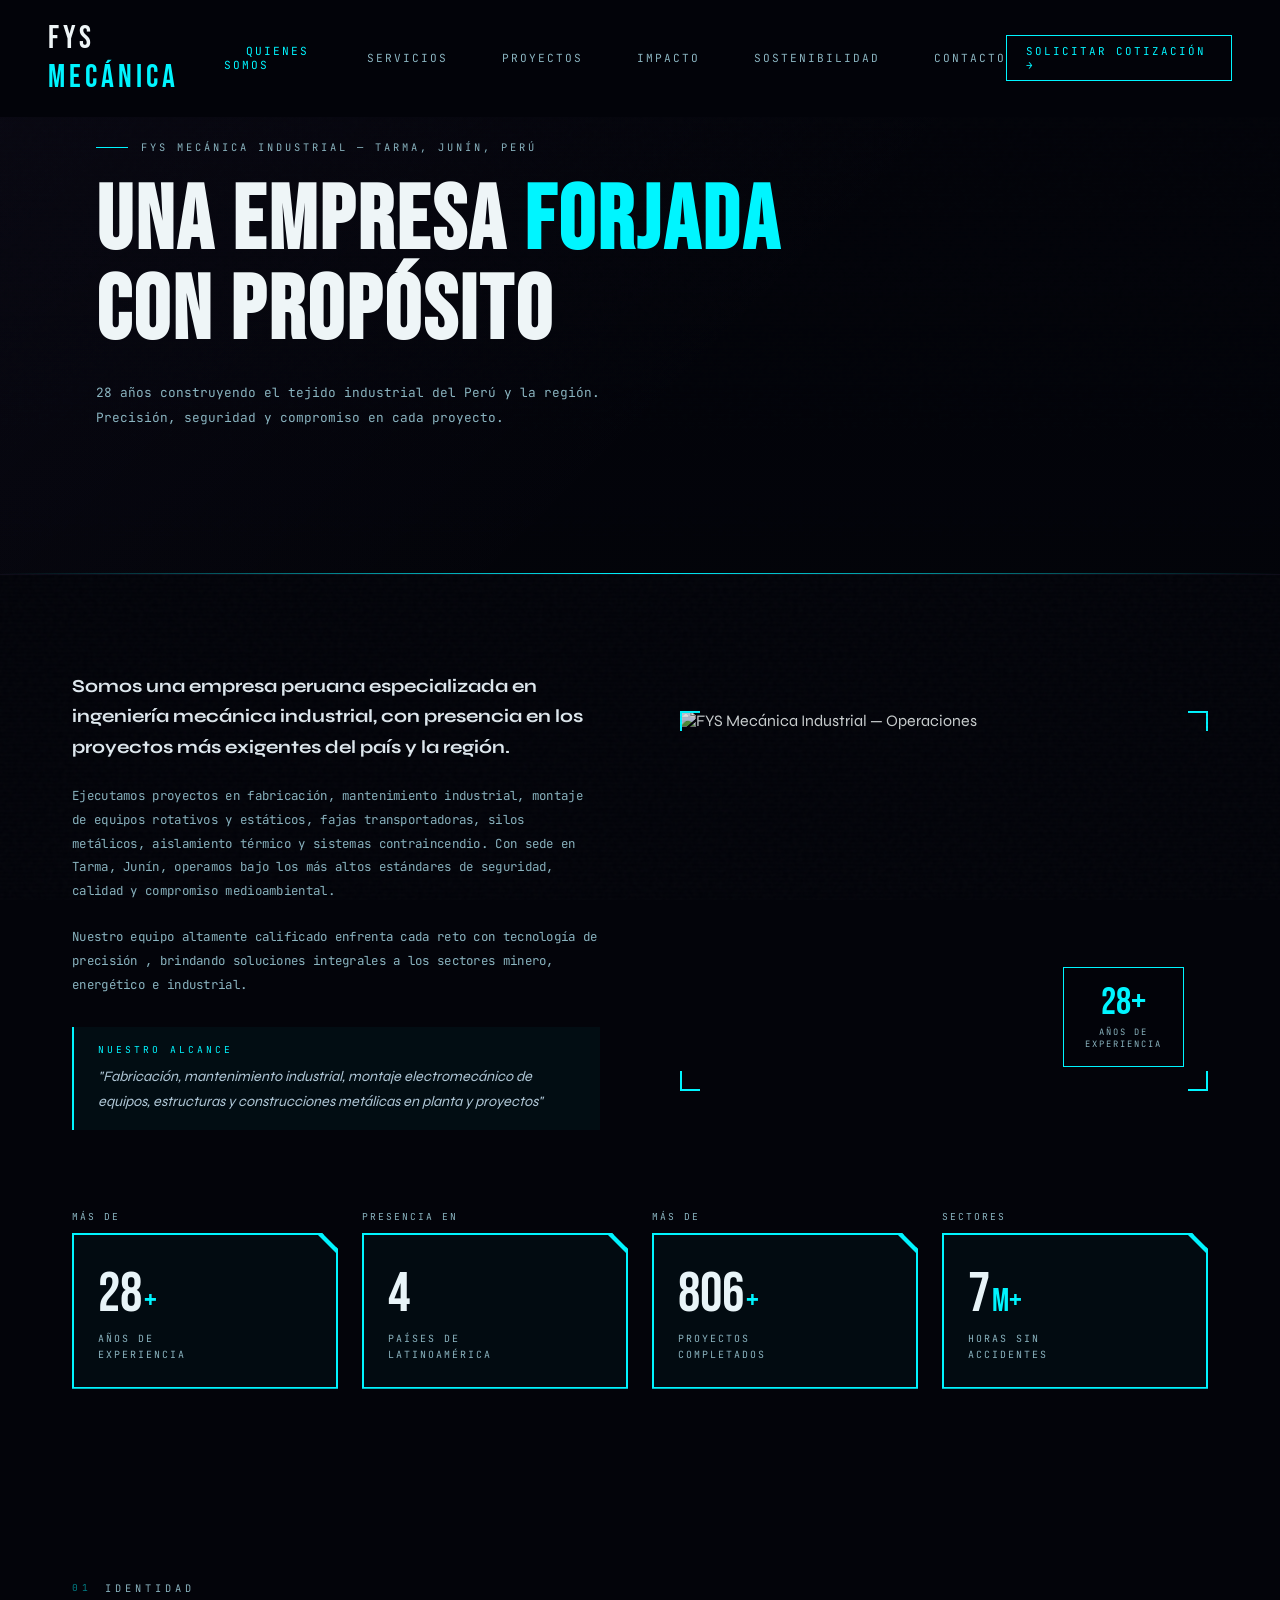
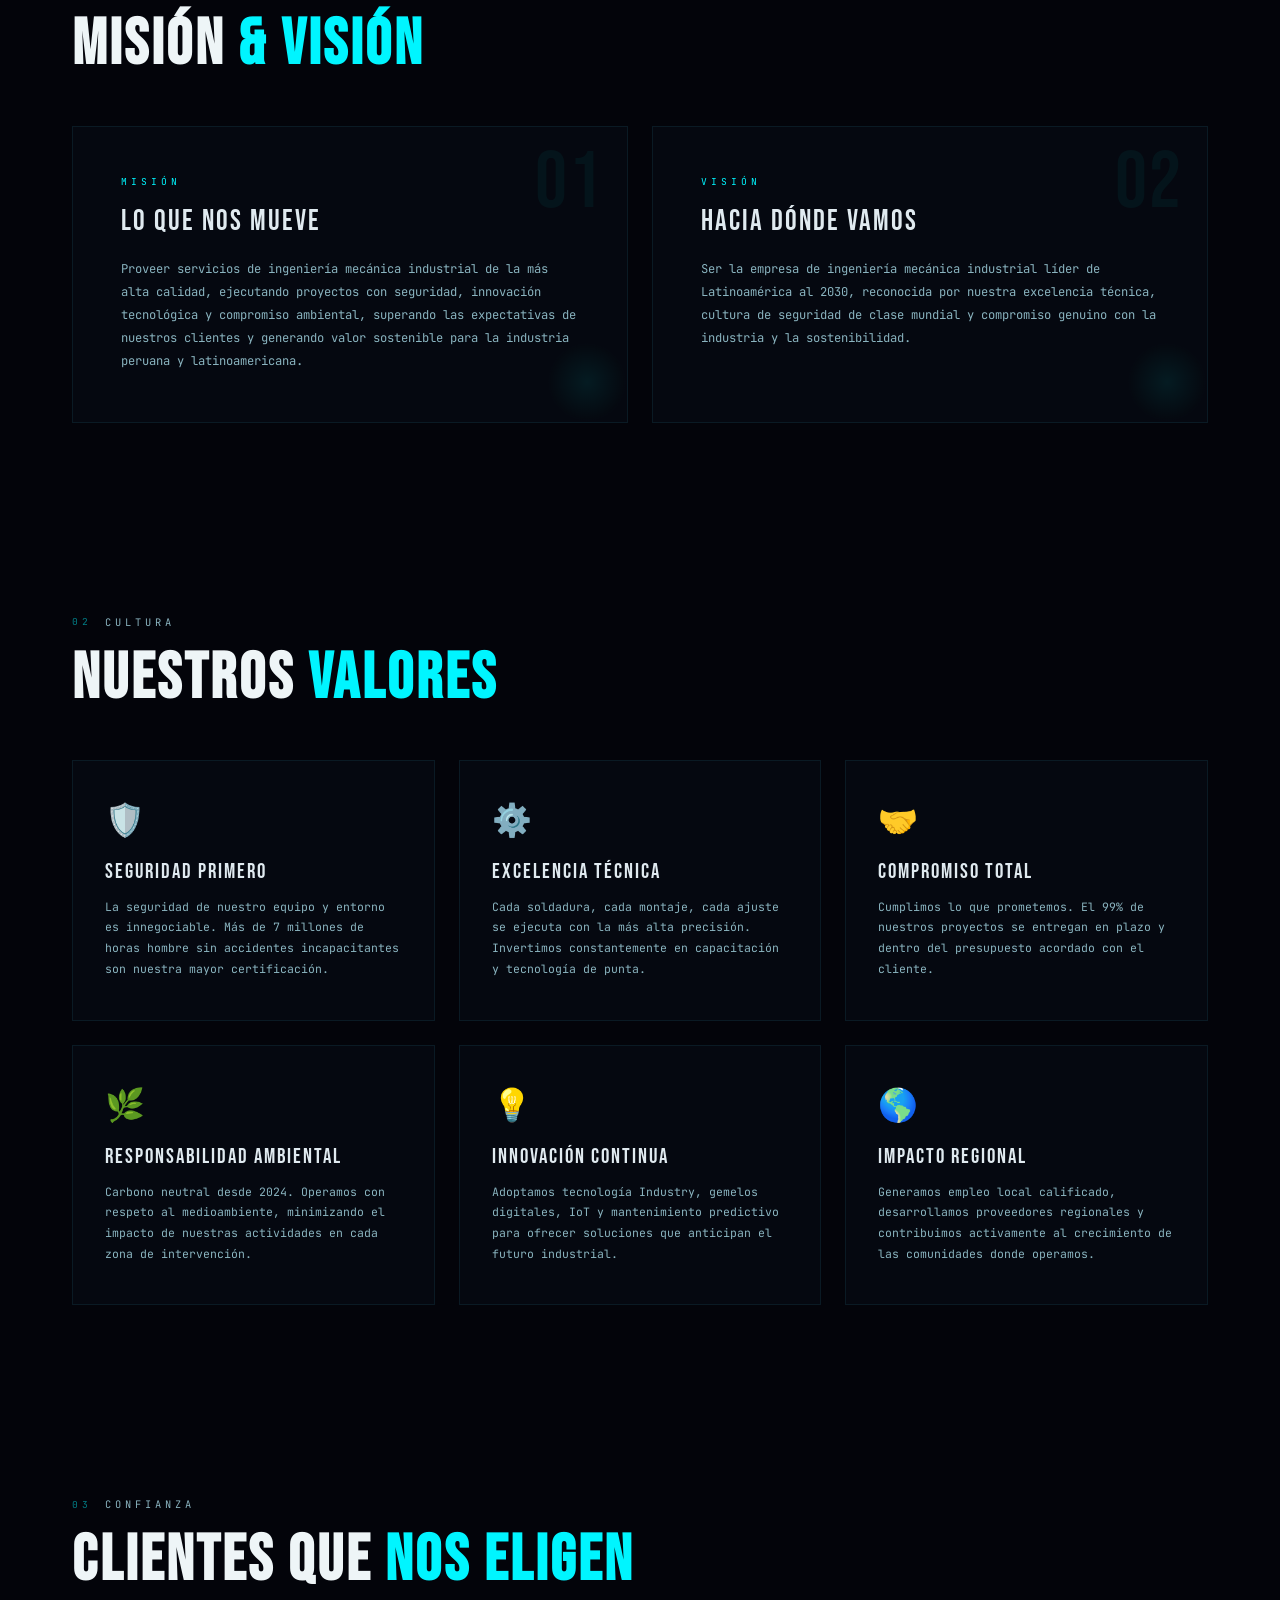
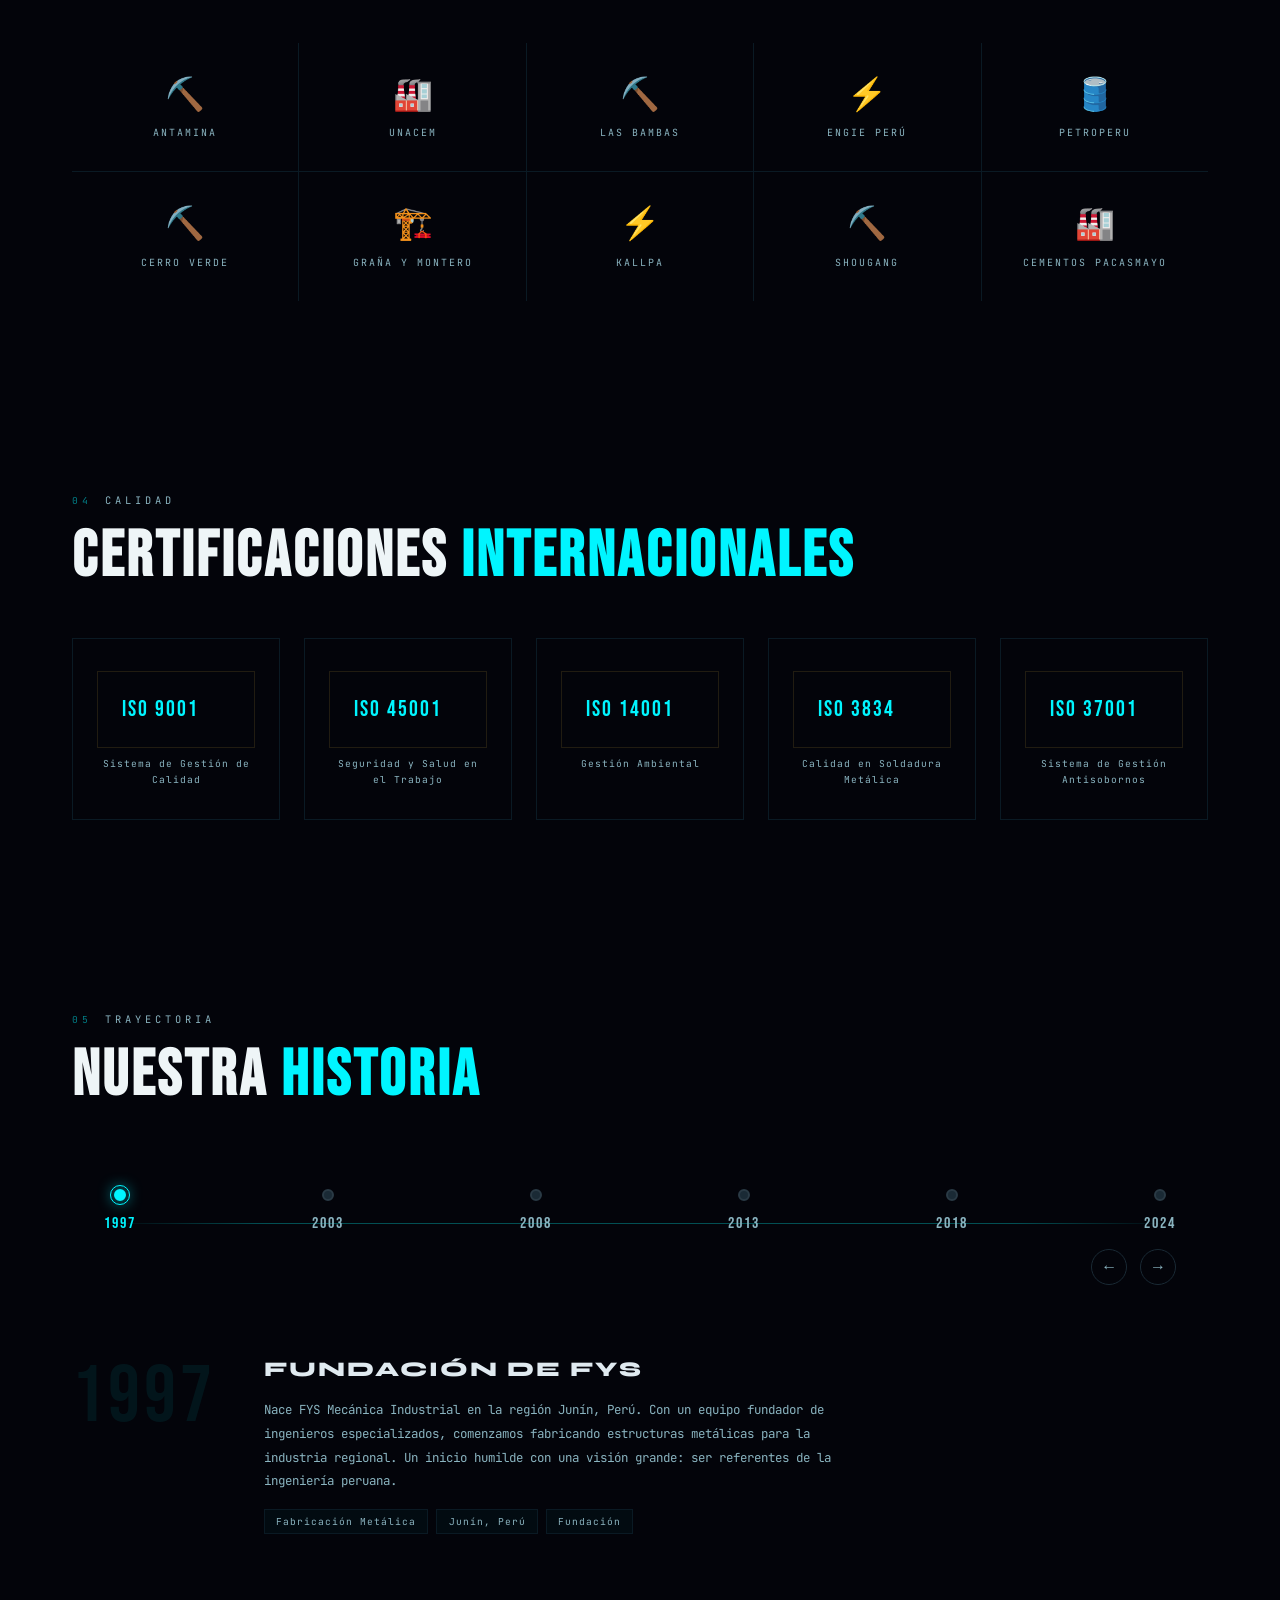
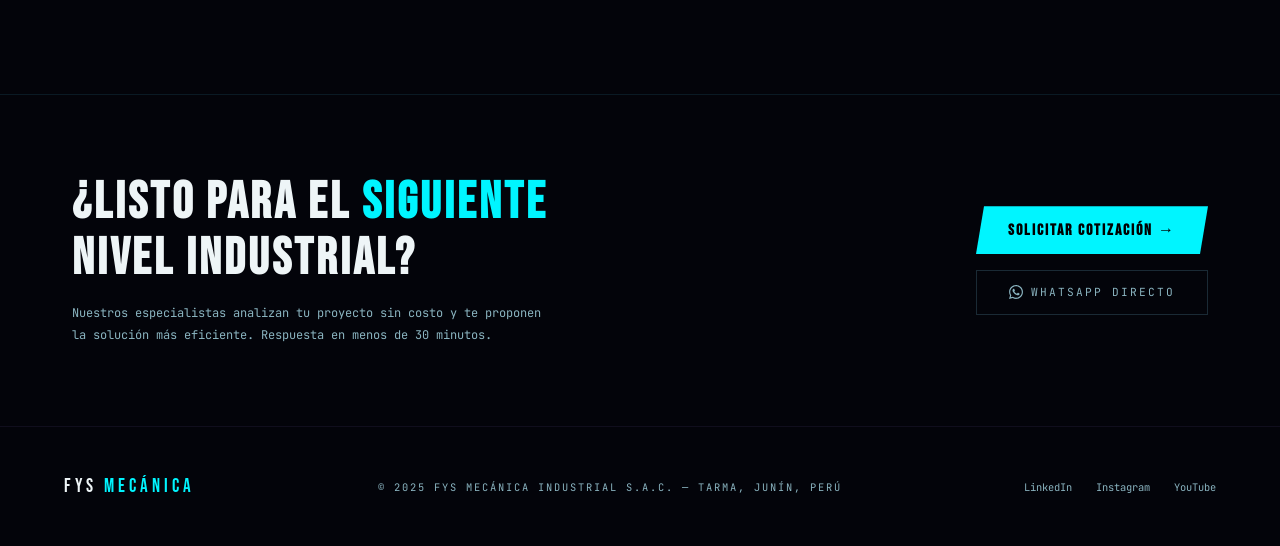
==== nosotros.html @ f92b2b70 "todo" ====
<!DOCTYPE html>
<html lang="es">
<head>
<meta charset="UTF-8"/>
<meta name="viewport" content="width=device-width, initial-scale=1.0"/>
<title>Quiénes Somos | FYS Mecánica Industrial</title>
<link rel="preconnect" href="https://fonts.googleapis.com">
<link href="https://fonts.googleapis.com/css2?family=Bebas+Neue&family=Syne:wght@400;600;700;800&family=JetBrains+Mono:wght@300;400;500&display=swap" rel="stylesheet">
<link rel="stylesheet" href="style.css"/>
</head>
<body>
<canvas id="bg-canvas"></canvas>

<!-- NAV -->
<nav id="mainNav">
  <a href="index.html" class="nav-logo">FYS<span> MECÁNICA</span></a>
  <ul class="nav-links" id="navLinks">
    <li><a href="nosotros.html" class="active">Quienes somos</a></li>
    <li><a href="index.html#servicios">Servicios</a></li>
    <li><a href="index.html#proyectos">Proyectos</a></li>
    <li><a href="index.html#metricas">Impacto</a></li>
    <li><a href="index.html#sostenibilidad">Sostenibilidad</a></li>
    <li><a href="index.html#contacto">Contacto</a></li>
  </ul>
  <a href="index.html#contacto" class="nav-cta">Solicitar cotización →</a>
  <button class="ham" id="hamBtn"><span></span><span></span><span></span></button>
</nav>

<!-- PAGE HERO -->
<section class="page-hero">
  <div class="page-hero-inner">
    <div class="page-eyebrow"><span></span>FYS MECÁNICA INDUSTRIAL — TARMA, JUNÍN, PERÚ</div>
    <h1 class="page-hero-title">UNA EMPRESA <em>FORJADA</em><br>CON PROPÓSITO</h1>
    <p class="page-hero-sub">28 años construyendo el tejido industrial del Perú y la región. Precisión, seguridad y compromiso en cada proyecto.</p>
  </div>
</section>

<!-- QUIÉNES SOMOS -->
<section id="nosotros">
  <div class="section-wrap">

    <!-- Texto + imagen -->
    <div class="about-grid">
      <div class="about-text-col reveal">
        <p class="about-lead">Somos una empresa peruana especializada en ingeniería mecánica industrial, con presencia en los proyectos más exigentes del país y la región.</p>
        <p class="about-body">Ejecutamos proyectos en fabricación, mantenimiento industrial, montaje de equipos rotativos y estáticos, fajas transportadoras, silos metálicos, aislamiento térmico y sistemas contraincendio. Con sede en Tarma, Junín, operamos bajo los más altos estándares de seguridad, calidad y compromiso medioambiental.</p>
        <p class="about-body">Nuestro equipo altamente calificado enfrenta cada reto con tecnología de precisión , brindando soluciones integrales a los sectores minero, energético e industrial.</p>
        <div class="about-alcance">
          <div class="alcance-label">NUESTRO ALCANCE</div>
          <div class="alcance-quote">"Fabricación, mantenimiento industrial, montaje electromecánico de equipos, estructuras y construcciones metálicas en planta y proyectos"</div>
        </div>
      </div>
      <div class="about-img-col reveal reveal-delay-2">
        <div class="about-img-frame">
          <img src="https://images.unsplash.com/photo-1504328345606-18bbc8c9d7d1?w=800&auto=format&fit=crop" alt="FYS Mecánica Industrial — Operaciones" class="about-img"/>
          <div class="about-img-badge">
            <span class="badge-num">28+</span>
            <span class="badge-label">Años de<br>Experiencia</span>
          </div>
          <div class="about-img-corner tl"></div>
          <div class="about-img-corner tr"></div>
          <div class="about-img-corner bl"></div>
          <div class="about-img-corner br"></div>
        </div>
      </div>
    </div>

    <!-- MÉTRICAS -->
    <div class="about-metrics">
      <div class="am-item reveal reveal-delay-1">
        <div class="am-prefix">MÁS DE</div>
        <div class="am-box">
          <div class="am-num"><span class="counter2" data-target="28">0</span><span class="am-unit">+</span></div>
          <div class="am-desc">AÑOS DE<br>EXPERIENCIA</div>
        </div>
      </div>
      <div class="am-item reveal reveal-delay-2">
        <div class="am-prefix">PRESENCIA EN</div>
        <div class="am-box">
          <div class="am-num"><span class="counter2" data-target="4">0</span></div>
          <div class="am-desc">PAÍSES DE<br>LATINOAMÉRICA</div>
        </div>
      </div>
      <div class="am-item reveal reveal-delay-3">
        <div class="am-prefix">MÁS DE</div>
        <div class="am-box">
          <div class="am-num"><span class="counter2" data-target="820">0</span><span class="am-unit">+</span></div>
          <div class="am-desc">PROYECTOS<br>COMPLETADOS</div>
        </div>
      </div>
      <div class="am-item reveal reveal-delay-4">
        <div class="am-prefix">SECTORES</div>
        <div class="am-box">
          <div class="am-num"><span class="counter2" data-target="7">0</span><span class="am-unit">M+</span></div>
          <div class="am-desc">HORAS SIN<br>ACCIDENTES</div>
        </div>
      </div>
    </div>

  </div>
</section>

<!-- MISIÓN Y VISIÓN -->
<section id="mision">
  <div class="section-wrap" style="padding-top:0;">
    <div class="reveal"><div class="section-label" data-num="01">Identidad</div><h2 class="section-title">MISIÓN <span style="color:var(--cyan)">& VISIÓN</span></h2></div>
    <div class="mv-grid">
      <div class="mv-card reveal reveal-delay-1">
        <div class="mv-num">01</div>
        <div class="mv-label">MISIÓN</div>
        <div class="mv-title">LO QUE NOS MUEVE</div>
        <p class="mv-text">Proveer servicios de ingeniería mecánica industrial de la más alta calidad, ejecutando proyectos con seguridad, innovación tecnológica y compromiso ambiental, superando las expectativas de nuestros clientes y generando valor sostenible para la industria peruana y latinoamericana.</p>
      </div>
      <div class="mv-card reveal reveal-delay-2">
        <div class="mv-num">02</div>
        <div class="mv-label">VISIÓN</div>
        <div class="mv-title">HACIA DÓNDE VAMOS</div>
        <p class="mv-text">Ser la empresa de ingeniería mecánica industrial líder de Latinoamérica al 2030, reconocida por nuestra excelencia técnica, cultura de seguridad de clase mundial y compromiso genuino con la industria y la sostenibilidad.</p>
      </div>
    </div>
  </div>
</section>

<!-- VALORES -->
<section id="valores">
  <div class="section-wrap" style="padding-top:0;">
    <div class="reveal"><div class="section-label" data-num="02">Cultura</div><h2 class="section-title">NUESTROS <span style="color:var(--cyan)">VALORES</span></h2></div>
    <div class="valores-grid">
      <div class="valor-card reveal reveal-delay-1">
        <span class="valor-icon">🛡️</span>
        <div class="valor-title">SEGURIDAD PRIMERO</div>
        <p class="valor-desc">La seguridad de nuestro equipo y entorno es innegociable. Más de 7 millones de horas hombre sin accidentes incapacitantes son nuestra mayor certificación.</p>
      </div>
      <div class="valor-card reveal reveal-delay-2">
        <span class="valor-icon">⚙️</span>
        <div class="valor-title">EXCELENCIA TÉCNICA</div>
        <p class="valor-desc">Cada soldadura, cada montaje, cada ajuste se ejecuta con la más alta precisión. Invertimos constantemente en capacitación y tecnología de punta.</p>
      </div>
      <div class="valor-card reveal reveal-delay-3">
        <span class="valor-icon">🤝</span>
        <div class="valor-title">COMPROMISO TOTAL</div>
        <p class="valor-desc">Cumplimos lo que prometemos. El 99% de nuestros proyectos se entregan en plazo y dentro del presupuesto acordado con el cliente.</p>
      </div>
      <div class="valor-card reveal reveal-delay-1">
        <span class="valor-icon">🌿</span>
        <div class="valor-title">RESPONSABILIDAD AMBIENTAL</div>
        <p class="valor-desc">Carbono neutral desde 2024. Operamos con respeto al medioambiente, minimizando el impacto de nuestras actividades en cada zona de intervención.</p>
      </div>
      <div class="valor-card reveal reveal-delay-2">
        <span class="valor-icon">💡</span>
        <div class="valor-title">INNOVACIÓN CONTINUA</div>
        <p class="valor-desc">Adoptamos tecnología Industry, gemelos digitales, IoT y mantenimiento predictivo para ofrecer soluciones que anticipan el futuro industrial.</p>
      </div>
      <div class="valor-card reveal reveal-delay-3">
        <span class="valor-icon">🌎</span>
        <div class="valor-title">IMPACTO REGIONAL</div>
        <p class="valor-desc">Generamos empleo local calificado, desarrollamos proveedores regionales y contribuimos activamente al crecimiento de las comunidades donde operamos.</p>
      </div>
    </div>
  </div>
</section>

<!-- CLIENTES / SECTORES -->
<section id="clientes">
  <div class="section-wrap" style="padding-top:0;">
    <div class="reveal"><div class="section-label" data-num="03">Confianza</div><h2 class="section-title">CLIENTES QUE <span style="color:var(--cyan)">NOS ELIGEN</span></h2></div>
    <div class="clientes-wrap reveal">
      <div class="clientes-grid">
        <div class="cliente-item"><div class="cliente-icon">⛏️</div><div class="cliente-name">Antamina</div></div>
        <div class="cliente-item"><div class="cliente-icon">🏭</div><div class="cliente-name">UNACEM</div></div>
        <div class="cliente-item"><div class="cliente-icon">⛏️</div><div class="cliente-name">Las Bambas</div></div>
        <div class="cliente-item"><div class="cliente-icon">⚡</div><div class="cliente-name">Engie Perú</div></div>
        <div class="cliente-item"><div class="cliente-icon">🛢️</div><div class="cliente-name">Petroperu</div></div>
        <div class="cliente-item"><div class="cliente-icon">⛏️</div><div class="cliente-name">Cerro Verde</div></div>
        <div class="cliente-item"><div class="cliente-icon">🏗️</div><div class="cliente-name">Graña y Montero</div></div>
        <div class="cliente-item"><div class="cliente-icon">⚡</div><div class="cliente-name">Kallpa</div></div>
        <div class="cliente-item"><div class="cliente-icon">⛏️</div><div class="cliente-name">Shougang</div></div>
        <div class="cliente-item"><div class="cliente-icon">🏭</div><div class="cliente-name">Cementos Pacasmayo</div></div>
      </div>
    </div>
  </div>
</section>

<!-- CERTIFICACIONES -->
<section id="certificaciones">
  <div class="section-wrap" style="padding-top:0;">
    <div class="reveal"><div class="section-label" data-num="04">Calidad</div><h2 class="section-title">CERTIFICACIONES <span style="color:var(--cyan)">INTERNACIONALES</span></h2></div>
    <div class="certs-grid">
      <div class="cert-card reveal reveal-delay-1"><div class="cert-badge">ISO 9001</div><div class="cert-name">Sistema de Gestión de Calidad</div></div>
      <div class="cert-card reveal reveal-delay-2"><div class="cert-badge">ISO 45001</div><div class="cert-name">Seguridad y Salud en el Trabajo</div></div>
      <div class="cert-card reveal reveal-delay-3"><div class="cert-badge">ISO 14001</div><div class="cert-name">Gestión Ambiental</div></div>
      <div class="cert-card reveal reveal-delay-4"><div class="cert-badge">ISO 3834</div><div class="cert-name">Calidad en Soldadura Metálica</div></div>
      <div class="cert-card reveal reveal-delay-5"><div class="cert-badge">ISO 37001</div><div class="cert-name">Sistema de Gestión Antisobornos</div></div>
    </div>
  </div>
</section>

<!-- TIMELINE HISTÓRICO -->
<section id="historia">
  <div class="section-wrap" style="padding-top:0;">
    <div class="reveal"><div class="section-label" data-num="05">Trayectoria</div><h2 class="section-title">NUESTRA <span style="color:var(--cyan)">HISTORIA</span></h2></div>
    <div class="timeline-wrap reveal">
      <div class="timeline-track">
        <div class="timeline-line"></div>
        <div class="timeline-items" id="timelineItems">
          <div class="tl-item active" data-year="1997"><div class="tl-dot"></div><div class="tl-year">1997</div></div>
          <div class="tl-item" data-year="2003"><div class="tl-dot"></div><div class="tl-year">2003</div></div>
          <div class="tl-item" data-year="2008"><div class="tl-dot"></div><div class="tl-year">2008</div></div>
          <div class="tl-item" data-year="2013"><div class="tl-dot"></div><div class="tl-year">2013</div></div>
          <div class="tl-item" data-year="2018"><div class="tl-dot"></div><div class="tl-year">2018</div></div>
          <div class="tl-item" data-year="2024"><div class="tl-dot"></div><div class="tl-year">2024</div></div>
        </div>
        <div class="tl-nav">
          <button class="tl-btn" id="tlPrev">←</button>
          <button class="tl-btn" id="tlNext">→</button>
        </div>
      </div>
      <div class="tl-content-area">
        <div class="tl-panel active" data-year="1997">
          <div class="tl-big-year">1997</div>
          <div class="tl-text-col">
            <div class="tl-event-title">FUNDACIÓN DE FYS</div>
            <div class="tl-event-desc">Nace FYS Mecánica Industrial en la región Junín, Perú. Con un equipo fundador de ingenieros especializados, comenzamos fabricando estructuras metálicas para la industria regional. Un inicio humilde con una visión grande: ser referentes de la ingeniería peruana.</div>
            <div class="tl-event-tags"><span class="tag">Fabricación Metálica</span><span class="tag">Junín, Perú</span><span class="tag">Fundación</span></div>
          </div>
        </div>
        <div class="tl-panel" data-year="2003">
          <div class="tl-big-year">2003</div>
          <div class="tl-text-col">
            <div class="tl-event-title">PRIMER PROYECTO MINERO</div>
            <div class="tl-event-desc">Ingresamos al sector minero con nuestro primer contrato de montaje electromecánico en una operación de mediana minería en la sierra central. Este hito definió nuestra especialización y abrió las puertas a proyectos de mayor envergadura.</div>
            <div class="tl-event-tags"><span class="tag">Minería</span><span class="tag">Montaje Electromecánico</span><span class="tag">Sierra Central</span></div>
          </div>
        </div>
        <div class="tl-panel" data-year="2008">
          <div class="tl-big-year">2008</div>
          <div class="tl-text-col">
            <div class="tl-event-title">EXPANSIÓN Y TECNOLOGÍA</div>
            <div class="tl-event-desc">Ampliamos presencia a Lima y otras regiones del país. Incorporamos equipos de diagnóstico predictivo, termografía industrial y alineación láser. Duplicamos nuestra plantilla de ingenieros especializados y ejecutamos nuestro primer contrato con una empresa Fortune 500 del sector minero.</div>
            <div class="tl-event-tags"><span class="tag">Mantenimiento Predictivo</span><span class="tag">Termografía</span><span class="tag">Expansión Nacional</span></div>
          </div>
        </div>
        <div class="tl-panel" data-year="2013">
          <div class="tl-big-year">2013</div>
          <div class="tl-text-col">
            <div class="tl-event-title">CERTIFICACIONES ISO</div>
            <div class="tl-event-desc">Obtenemos las certificaciones ISO 9001, ISO 45001 e ISO 14001, consolidando nuestros sistemas de gestión de calidad, seguridad y medio ambiente. Alcanzamos el hito de 1,000 horas hombre sin accidentes y ejecutamos el primer proyecto de gran escala en Antamina.</div>
            <div class="tl-event-tags"><span class="tag">ISO 9001</span><span class="tag">ISO 45001</span><span class="tag">Antamina</span></div>
          </div>
        </div>
        <div class="tl-panel" data-year="2018">
          <div class="tl-big-year">2018</div>
          <div class="tl-text-col">
            <div class="tl-event-title">PRESENCIA INTERNACIONAL</div>
            <div class="tl-event-desc">Consolidamos operaciones en Chile, Colombia y Ecuador. Ejecutamos proyectos estratégicos en minería de gran escala: instalación de molinos SAG, chancadoras de impacto y fajas transportadoras de alta capacidad. Firmamos contrato histórico de +S/.52M con grupo minero internacional.</div>
            <div class="tl-event-tags"><span class="tag">Chile · Colombia · Ecuador</span><span class="tag">Molinos SAG</span><span class="tag">+S/.52M</span></div>
          </div>
        </div>
      </div>
    </div>
  </div>
</section>

<!-- CTA FINAL -->
<div class="cta-section">
  <div class="cta-inner reveal">
    <div>
      <h2 class="cta-title">¿LISTO PARA EL <em>SIGUIENTE</em><br>NIVEL INDUSTRIAL?</h2>
      <p class="cta-sub">Nuestros especialistas analizan tu proyecto sin costo y te proponen la solución más eficiente. Respuesta en menos de 30 minutos.</p>
    </div>
    <div class="cta-buttons">
      <a href="index.html#contacto" class="btn-primary-mf">Solicitar cotización →</a>
      <a href="https://wa.me/51966305742" target="_blank" class="btn-ghost-mf">
        <svg width="14" height="14" viewBox="0 0 24 24" fill="currentColor"><path d="M.057 24l1.687-6.163c-1.041-1.804-1.588-3.849-1.587-5.946.003-6.556 5.338-11.891 11.893-11.891 3.181.001 6.167 1.24 8.413 3.488 2.245 2.248 3.481 5.236 3.48 8.414-.003 6.557-5.338 11.892-11.893 11.892-1.99-.001-3.951-.5-5.688-1.448l-6.305 1.654zm6.597-3.807c1.676.995 3.276 1.591 5.392 1.592 5.448 0 9.886-4.434 9.889-9.885.002-5.462-4.415-9.89-9.881-9.892-5.452 0-9.887 4.434-9.889 9.884-.001 2.225.651 3.891 1.746 5.634l-.999 3.648 3.742-.981zm11.387-5.464c-.074-.124-.272-.198-.57-.347-.297-.149-1.758-.868-2.031-.967-.272-.099-.47-.149-.669.149-.198.297-.768.967-.941 1.165-.173.198-.347.223-.644.074-.297-.149-1.255-.462-2.39-1.475-.883-.788-1.48-1.761-1.653-2.059-.173-.297-.018-.458.13-.606.134-.133.297-.347.446-.521.151-.172.2-.296.3-.495.099-.198.05-.372-.025-.521-.075-.148-.669-1.611-.916-2.206-.242-.579-.487-.501-.669-.51l-.57-.01c-.198 0-.52.074-.792.372s-1.04 1.016-1.04 2.479 1.065 2.876 1.213 3.074c.149.198 2.095 3.2 5.076 4.487.709.306 1.263.489 1.694.626.712.226 1.36.194 1.872.118.571-.085 1.758-.719 2.006-1.413.248-.695.248-1.29.173-1.414z"/></svg>
        WhatsApp directo
      </a>
    </div>
  </div>
</div>

<footer>
  <div class="footer-inner">
    <a href="index.html" class="nav-logo" style="font-size:1.2rem;">FYS<span> MECÁNICA</span></a>
    <div class="footer-copy">© 2025 FYS MECÁNICA INDUSTRIAL S.A.C. — TARMA, JUNÍN, PERÚ</div>
    <div style="display:flex;gap:1.5rem;">
      <a href="#" style="color:var(--steel);text-decoration:none;font-family:'JetBrains Mono',monospace;font-size:.65rem;transition:color .2s" onmouseover="this.style.color='var(--cyan)'" onmouseout="this.style.color='var(--steel)'">LinkedIn</a>
      <a href="#" style="color:var(--steel);text-decoration:none;font-family:'JetBrains Mono',monospace;font-size:.65rem;transition:color .2s" onmouseover="this.style.color='var(--cyan)'" onmouseout="this.style.color='var(--steel)'">Instagram</a>
      <a href="#" style="color:var(--steel);text-decoration:none;font-family:'JetBrains Mono',monospace;font-size:.65rem;transition:color .2s" onmouseover="this.style.color='var(--cyan)'" onmouseout="this.style.color='var(--steel)'">YouTube</a>
    </div>
  </div>
</footer>

<script type="module" src="scene.js"></script>
<script>
// NAV scroll
window.addEventListener('scroll',()=>document.getElementById('mainNav').classList.toggle('scrolled',scrollY>50));
document.getElementById('hamBtn').addEventListener('click',()=>document.getElementById('navLinks').classList.toggle('open'));
document.querySelectorAll('.nav-links a').forEach(a=>a.addEventListener('click',()=>document.getElementById('navLinks').classList.remove('open')));

// REVEAL
const ro=new IntersectionObserver(es=>es.forEach(e=>{if(e.isIntersecting)e.target.classList.add('visible');}),{threshold:.1,rootMargin:'0px 0px -50px 0px'});
document.querySelectorAll('.reveal').forEach(el=>ro.observe(el));

// COUNTERS
const co2=new IntersectionObserver(es=>es.forEach(e=>{
  if(e.isIntersecting&&!e.target.dataset.done){
    e.target.dataset.done=1;const tg=parseInt(e.target.dataset.target),dur=1600,st=performance.now();
    (function u(n){const p=Math.min((n-st)/dur,1),ez=1-Math.pow(1-p,4);e.target.textContent=Math.round(ez*tg);if(p<1)requestAnimationFrame(u);else e.target.textContent=tg;})(st);
  }
}),{threshold:.5});
document.querySelectorAll('.counter2').forEach(c=>co2.observe(c));

// TIMELINE
const tlItems=document.querySelectorAll('.tl-item');
const tlPanels=document.querySelectorAll('.tl-panel');
let tlIdx=0;
function setTl(idx){
  tlIdx=Math.max(0,Math.min(tlItems.length-1,idx));
  tlItems.forEach((it,i)=>it.classList.toggle('active',i===tlIdx));
  tlPanels.forEach((p,i)=>p.classList.toggle('active',i===tlIdx));
}
tlItems.forEach((it,i)=>it.addEventListener('click',()=>setTl(i)));
document.getElementById('tlPrev').addEventListener('click',()=>setTl(tlIdx-1));
document.getElementById('tlNext').addEventListener('click',()=>setTl(tlIdx+1));
</script>
</body>
</html>
---- style.css ----
:root{--cyan:#00f5ff;--cyan2:#00c8e0;--dark:#03040a;--dark2:#070b12;--steel:#8ab4c0;--white:#eef5f7;--glow:0 0 40px rgba(0,245,255,0.4);--glow-sm:0 0 15px rgba(0,245,255,0.3);}
*,*::before,*::after{box-sizing:border-box;margin:0;padding:0;}
html{scroll-behavior:smooth;}
body{background:var(--dark);color:var(--white);font-family:'Syne',sans-serif;overflow-x:hidden;cursor:auto;}
#cursor{width:12px;height:12px;background:var(--cyan);border-radius:50%;position:fixed;z-index:9999;pointer-events:none;transform:translate(-50%,-50%);transition:width .2s,height .2s;mix-blend-mode:exclusion;}
#cursor-ring{width:40px;height:40px;border:1px solid rgba(0,245,255,0.5);border-radius:50%;position:fixed;z-index:9998;pointer-events:none;transform:translate(-50%,-50%);}
body::before{content:'';position:fixed;inset:0;z-index:1;background-image:url("data:image/svg+xml,%3Csvg viewBox='0 0 200 200' xmlns='http://www.w3.org/2000/svg'%3E%3Cfilter id='n'%3E%3CfeTurbulence type='fractalNoise' baseFrequency='0.9' numOctaves='4' stitchTiles='stitch'/%3E%3C/filter%3E%3Crect width='100%25' height='100%25' filter='url(%23n)'/%3E%3C/svg%3E");opacity:.025;pointer-events:none;}
body::after{content:'';position:fixed;inset:0;z-index:1;background:repeating-linear-gradient(0deg,transparent,transparent 2px,rgba(0,0,0,.03) 2px,rgba(0,0,0,.03) 4px);pointer-events:none;}
#bg-canvas{position:fixed;inset:0;z-index:0;pointer-events:none;}

/* ── NAV ── */
nav{position:fixed;top:0;left:0;right:0;z-index:100;padding:1.2rem 4rem;display:flex;align-items:center;justify-content:space-between;background:linear-gradient(180deg,rgba(3,4,10,.95) 0%,transparent 100%);border-bottom:1px solid rgba(0,245,255,.08);backdrop-filter:blur(10px);transition:all .4s;}
nav.scrolled{padding:.8rem 4rem;background:rgba(3,4,10,.97);border-bottom-color:rgba(0,245,255,.2);box-shadow:0 0 30px rgba(0,0,0,.8);}
.nav-logo{font-family:'Bebas Neue',sans-serif;font-size:2rem;letter-spacing:4px;color:var(--white);text-decoration:none;position:relative;}
.nav-logo::after{content:'';position:absolute;bottom:-2px;left:0;right:0;height:2px;background:var(--cyan);box-shadow:var(--glow-sm);transform:scaleX(0);transition:transform .3s;}
.nav-logo:hover::after{transform:scaleX(1);}
.nav-logo span{color:var(--cyan);}
.nav-links{display:flex;gap:2.5rem;list-style:none;}
.nav-links a{font-family:'JetBrains Mono',monospace;font-size:.7rem;letter-spacing:2px;text-transform:uppercase;color:var(--steel);text-decoration:none;transition:color .2s;position:relative;}
.nav-links a::before{content:'//';color:var(--cyan);opacity:0;margin-right:4px;transition:opacity .2s;}
.nav-links a:hover{color:var(--white);}
.nav-links a:hover::before{opacity:1;}
.nav-cta{font-family:'JetBrains Mono',monospace;font-size:.7rem;letter-spacing:2px;background:none;border:1px solid var(--cyan);color:var(--cyan);padding:.6rem 1.5rem;text-decoration:none;text-transform:uppercase;transition:all .3s;position:relative;overflow:hidden;}
.nav-cta::before{content:'';position:absolute;inset:0;background:var(--cyan);transform:translateX(-100%);transition:transform .3s;z-index:-1;}
.nav-cta:hover{color:var(--dark);}
.nav-cta:hover::before{transform:translateX(0);}
.ham{display:none;flex-direction:column;gap:5px;background:none;border:none;cursor:none;}
.ham span{width:24px;height:1.5px;background:var(--white);transition:.3s;}

/* ── HERO ── */
.hero{position:relative;z-index:2;min-height:100vh;display:grid;place-items:center;padding:120px 4rem 4rem;overflow:hidden;}
.hero-grid{display:grid;grid-template-columns:1fr 1fr;gap:4rem;align-items:center;max-width:1400px;width:100%;}
.hero-eyebrow{font-family:'JetBrains Mono',monospace;font-size:.7rem;letter-spacing:3px;color:var(--cyan);display:flex;align-items:center;gap:1rem;margin-bottom:1.5rem;opacity:0;animation:fadeSlideUp .8s .2s forwards;}
.hero-eyebrow::before{content:'';width:40px;height:1px;background:var(--cyan);}
.hero-eyebrow span{display:inline-block;width:6px;height:6px;background:var(--cyan);border-radius:50%;animation:pulse 1.5s infinite;}
.hero-title{font-family:'Bebas Neue',sans-serif;font-size:clamp(4rem,10vw,9rem);line-height:.92;letter-spacing:2px;opacity:0;animation:fadeSlideUp .8s .4s forwards;}
.hero-title .line-cyan{color:var(--cyan);text-shadow:var(--glow);display:block;}
.hero-title .stroke{-webkit-text-stroke:1px rgba(0,245,255,.4);color:transparent;display:block;}
.hero-sub{font-size:1rem;color:var(--steel);line-height:1.7;max-width:420px;margin-top:1.5rem;opacity:0;animation:fadeSlideUp .8s .6s forwards;}
.hero-actions{display:flex;gap:1rem;margin-top:2.5rem;opacity:0;animation:fadeSlideUp .8s .8s forwards;}
.btn-primary-mf{font-family:'JetBrains Mono',monospace;font-size:.75rem;letter-spacing:2px;text-transform:uppercase;background:var(--cyan);color:var(--dark);padding:1rem 2.5rem;border:none;text-decoration:none;font-weight:700;transition:all .3s;clip-path:polygon(8px 0%,100% 0%,calc(100% - 8px) 100%,0% 100%);display:inline-block;}
.btn-primary-mf:hover{background:var(--white);transform:translateY(-2px);box-shadow:0 10px 40px rgba(0,245,255,.4);}
.btn-ghost-mf{font-family:'JetBrains Mono',monospace;font-size:.75rem;letter-spacing:2px;text-transform:uppercase;background:none;color:var(--white);padding:1rem 2rem;border:1px solid rgba(255,255,255,.2);text-decoration:none;transition:all .3s;display:inline-flex;align-items:center;gap:.5rem;}
.btn-ghost-mf:hover{border-color:var(--cyan);color:var(--cyan);}
.hero-stats{display:flex;gap:2.5rem;margin-top:3rem;padding-top:2rem;border-top:1px solid rgba(255,255,255,.06);opacity:0;animation:fadeSlideUp .8s 1s forwards;}
.stat-num{font-family:'Bebas Neue',sans-serif;font-size:2.8rem;color:var(--cyan);letter-spacing:1px;line-height:1;}
.stat-label{font-family:'JetBrains Mono',monospace;font-size:.6rem;letter-spacing:2px;color:var(--steel);text-transform:uppercase;margin-top:.2rem;}
.hero-panel{background:rgba(0,245,255,.03);border:1px solid rgba(0,245,255,.1);padding:2.5rem;position:relative;opacity:0;animation:fadeIn 1.2s 1s forwards;}
.hero-panel::before{content:'';position:absolute;top:0;left:0;right:0;height:2px;background:linear-gradient(90deg,transparent,var(--cyan),transparent);}
.panel-label{font-family:'JetBrains Mono',monospace;font-size:.6rem;letter-spacing:3px;color:var(--cyan);text-transform:uppercase;margin-bottom:1.5rem;display:flex;align-items:center;gap:.8rem;}
.panel-label::before,.panel-label::after{content:'';flex:1;height:1px;background:rgba(0,245,255,.2);}
.capability-list{list-style:none;}
.capability-list li{padding:1rem 0;border-bottom:1px solid rgba(255,255,255,.04);display:flex;align-items:center;gap:1rem;font-size:.9rem;}
.capability-list li:last-child{border-bottom:none;}
.cap-icon{width:36px;height:36px;min-width:36px;border:1px solid rgba(0,245,255,.2);display:grid;place-items:center;color:var(--cyan);font-size:1rem;}
.cap-title{font-weight:700;font-size:.85rem;display:block;}
.cap-sub{font-size:.72rem;color:var(--steel);font-family:'JetBrains Mono',monospace;}

/* ── TICKER ── */
.ticker-wrap{position:relative;z-index:2;border-top:1px solid rgba(0,245,255,.15);border-bottom:1px solid rgba(0,245,255,.15);background:rgba(0,245,255,.03);overflow:hidden;padding:.8rem 0;}
.ticker{display:flex;width:max-content;animation:ticker 30s linear infinite;}
.ticker-item{font-family:'JetBrains Mono',monospace;font-size:.7rem;letter-spacing:2px;color:var(--steel);padding:0 3rem;text-transform:uppercase;display:flex;align-items:center;gap:1.5rem;white-space:nowrap;}
.ticker-item .dot{width:4px;height:4px;background:var(--cyan);border-radius:50%;flex-shrink:0;}
@keyframes ticker{0%{transform:translateX(0);}100%{transform:translateX(-50%);}}

/* ── COMMONS ── */
section{position:relative;z-index:2;}
.section-wrap{max-width:1400px;margin:0 auto;padding:0 4rem;}
.section-label{font-family:'JetBrains Mono',monospace;font-size:.65rem;letter-spacing:3px;color:var(--cyan);text-transform:uppercase;margin-bottom:.8rem;display:flex;align-items:center;gap:1rem;}
.section-label::before{content:attr(data-num);font-size:.6rem;color:var(--cyan);opacity:.5;}
.section-title{font-family:'Bebas Neue',sans-serif;font-size:clamp(2.5rem,6vw,5rem);letter-spacing:2px;line-height:1;}

/* ══════════════════════════════════════════
   SERVICIOS — Cards llamativas rediseñadas
══════════════════════════════════════════ */
#servicios{padding:8rem 0;}

.services-grid{
  display:grid;
  grid-template-columns:repeat(3,1fr);
  gap:1.5rem;
  margin-top:4rem;
}

.service-card{
  position:relative;
  background:rgba(0,10,16,.7);
  border:1px solid rgba(0,245,255,.12);
  padding:2.8rem 2.2rem 2.4rem;
  overflow:hidden;
  transition:transform .35s cubic-bezier(.4,0,.2,1),
             border-color .35s,
             box-shadow .35s;
  backdrop-filter:blur(6px);
}

/* línea superior animada */
.service-card::before{
  content:'';
  position:absolute;
  top:0;left:0;right:0;
  height:2px;
  background:linear-gradient(90deg,transparent,var(--cyan),transparent);
  transform:scaleX(0);
  transform-origin:left;
  transition:transform .5s cubic-bezier(.4,0,.2,1);
}

/* brillo radial de fondo al hover */
.service-card::after{
  content:'';
  position:absolute;
  inset:0;
  background:radial-gradient(ellipse at 50% 0%,rgba(0,245,255,.10) 0%,transparent 65%);
  opacity:0;
  transition:opacity .4s;
}

.service-card:hover{
  transform:translateY(-6px);
  border-color:rgba(0,245,255,.5);
  box-shadow:
    0 0 0 1px rgba(0,245,255,.15),
    0 20px 60px rgba(0,0,0,.6),
    0 0 40px rgba(0,245,255,.12),
    inset 0 0 30px rgba(0,245,255,.04);
}
.service-card:hover::before{transform:scaleX(1);}
.service-card:hover::after{opacity:1;}

/* número de card */
.service-num{
  font-family:'JetBrains Mono',monospace;
  font-size:.6rem;
  letter-spacing:3px;
  color:rgba(0,245,255,.25);
  margin-bottom:1.8rem;
  transition:color .3s;
}
.service-card:hover .service-num{color:rgba(0,245,255,.7);}

/* ícono — caja con borde cyan brillante al hover */
.service-icon{
  width:60px;height:60px;
  border:1px solid rgba(0,245,255,.18);
  display:grid;place-items:center;
  font-size:1.7rem;
  margin-bottom:1.6rem;
  color:var(--cyan);
  background:rgba(0,245,255,.04);
  transition:all .35s;
  position:relative;
  z-index:1;
}
.service-card:hover .service-icon{
  border-color:var(--cyan);
  background:rgba(0,245,255,.1);
  box-shadow:0 0 20px rgba(0,245,255,.25),inset 0 0 12px rgba(0,245,255,.08);
  transform:scale(1.08);
}

/* título */
.service-title{
  font-family:'Bebas Neue',sans-serif;
  font-size:1.55rem;
  letter-spacing:1.5px;
  margin-bottom:.9rem;
  color:var(--white);
  line-height:1.15;
  position:relative;z-index:1;
  transition:color .3s;
}
.service-card:hover .service-title{color:var(--cyan);text-shadow:0 0 20px rgba(0,245,255,.3);}

/* descripción */
.service-desc{
  font-size:.82rem;
  color:var(--steel);
  line-height:1.75;
  position:relative;z-index:1;
  transition:color .3s;
}
.service-card:hover .service-desc{color:rgba(180,220,228,.85);}

/* tags */
.service-tags{display:flex;flex-wrap:wrap;gap:.5rem;margin-top:1.6rem;position:relative;z-index:1;}
.tag{
  font-family:'JetBrains Mono',monospace;
  font-size:.58rem;
  letter-spacing:1.5px;
  color:var(--steel);
  border:1px solid rgba(0,245,255,.15);
  padding:.25rem .7rem;
  background:rgba(0,245,255,.03);
  transition:all .25s;
}
.service-card:hover .tag{
  border-color:rgba(0,245,255,.4);
  color:var(--cyan);
  background:rgba(0,245,255,.07);
}

/* ── PROYECTOS ── */
#proyectos{padding:8rem 0;background:rgba(0,0,0,.3);}
.projects-header{display:flex;justify-content:space-between;align-items:flex-end;margin-bottom:4rem;}
.projects-grid{display:grid;grid-template-columns:2fr 1fr 1fr;grid-template-rows:auto auto;gap:1px;}
.proj-card{position:relative;overflow:hidden;background:rgba(7,11,18,.9);transition:all .4s;}
.proj-card:first-child{grid-row:span 2;}
.proj-img{width:100%;height:100%;min-height:280px;object-fit:cover;display:block;transition:transform .6s cubic-bezier(.4,0,.2,1),filter .4s;filter:saturate(.4) brightness(.6);}
.proj-card:first-child .proj-img{height:560px;}
.proj-card:hover .proj-img{transform:scale(1.05);filter:saturate(.7) brightness(.7);}
.proj-overlay{position:absolute;inset:0;background:linear-gradient(0deg,rgba(3,4,10,.95) 0%,rgba(3,4,10,.4) 50%,transparent 100%);display:flex;flex-direction:column;justify-content:flex-end;padding:2rem;transition:all .4s;}
.proj-cat{font-family:'JetBrains Mono',monospace;font-size:.6rem;letter-spacing:2px;color:var(--cyan);text-transform:uppercase;margin-bottom:.5rem;}
.proj-name{font-family:'Bebas Neue',sans-serif;font-size:1.6rem;letter-spacing:1px;line-height:1.1;}
.proj-card:first-child .proj-name{font-size:2.5rem;}
.proj-meta{font-family:'JetBrains Mono',monospace;font-size:.65rem;color:var(--steel);margin-top:.5rem;}
.proj-arrow{width:40px;height:40px;border:1px solid rgba(0,245,255,.4);display:grid;place-items:center;color:var(--cyan);margin-top:1rem;text-decoration:none;transform:translateX(-10px);opacity:0;transition:all .3s;}
.proj-card:hover .proj-arrow{transform:translateX(0);opacity:1;}

/* ── MÉTRICAS ── */
#metricas{padding:6rem 0;}
.metrics-row{display:flex;gap:0;border:1px solid rgba(0,245,255,.08);margin-top:4rem;}
.metric-item{flex:1;padding:3rem 2rem;text-align:center;border-right:1px solid rgba(0,245,255,.08);position:relative;overflow:hidden;transition:background .3s;}
.metric-item:last-child{border-right:none;}
.metric-item:hover{background:rgba(0,245,255,.03);}
.metric-item::before{content:'';position:absolute;bottom:0;left:0;right:0;height:2px;background:var(--cyan);transform:scaleX(0);transition:transform .4s;box-shadow:var(--glow-sm);}
.metric-item:hover::before{transform:scaleX(1);}
.metric-big{font-family:'Bebas Neue',sans-serif;font-size:4rem;color:var(--cyan);line-height:1;letter-spacing:2px;text-shadow:var(--glow);}
.metric-unit{font-size:2rem;color:rgba(0,245,255,.5);}
.metric-label{font-family:'JetBrains Mono',monospace;font-size:.6rem;letter-spacing:2px;color:var(--steel);text-transform:uppercase;margin-top:.5rem;}

/* ── SOSTENIBILIDAD ── */
#sostenibilidad{padding:8rem 0;}
.sust-grid{display:grid;grid-template-columns:1fr 1fr;gap:6rem;align-items:center;margin-top:4rem;}
.sust-ring-wrap{position:relative;width:100%;max-width:400px;margin:0 auto;}
.progress-ring{transform:rotate(-90deg);}
.ring-track{fill:none;stroke:rgba(0,245,255,.1);stroke-width:3;}
.ring-fill{fill:none;stroke:var(--cyan);stroke-width:3;stroke-linecap:round;stroke-dasharray:1000;stroke-dashoffset:1000;transition:stroke-dashoffset 2s cubic-bezier(.4,0,.2,1);filter:drop-shadow(0 0 6px var(--cyan));}
.ring-center{position:absolute;inset:0;display:flex;flex-direction:column;align-items:center;justify-content:center;}
.ring-num{font-family:'Bebas Neue',sans-serif;font-size:4rem;color:var(--cyan);line-height:1;}
.ring-label{font-family:'JetBrains Mono',monospace;font-size:.6rem;letter-spacing:2px;color:var(--steel);}
.sust-facts{display:grid;gap:1.5rem;margin-top:2rem;}
.sust-fact{display:flex;gap:1.5rem;align-items:flex-start;padding:1.5rem;border:1px solid rgba(0,245,255,.08);transition:border-color .3s,background .3s;}
.sust-fact:hover{border-color:rgba(0,245,255,.3);background:rgba(0,245,255,.03);}
.sust-fact-icon{font-size:1.5rem;line-height:1;margin-top:.1rem;}
.sust-fact-title{font-weight:700;font-size:.9rem;margin-bottom:.3rem;}
.sust-fact-desc{font-size:.8rem;color:var(--steel);}

/* ── CONTACTO ── */
#contacto{padding:8rem 0;background:rgba(0,0,0,.3);}
.contact-grid{display:grid;grid-template-columns:1fr 1.2fr;gap:6rem;margin-top:4rem;}
.contact-info-item{display:flex;align-items:flex-start;gap:1.5rem;padding:1.5rem 0;border-bottom:1px solid rgba(255,255,255,.04);}
.contact-info-item:last-child{border-bottom:none;}
.ci-icon{width:40px;height:40px;min-width:40px;border:1px solid rgba(0,245,255,.2);display:grid;place-items:center;color:var(--cyan);font-size:1rem;}
.ci-label{font-family:'JetBrains Mono',monospace;font-size:.6rem;letter-spacing:2px;color:var(--steel);text-transform:uppercase;display:block;margin-bottom:.2rem;}
.ci-val{font-size:.95rem;font-weight:600;}
.form-field{margin-bottom:1rem;}
.form-field input,.form-field textarea,.form-field select{width:100%;background:rgba(0,245,255,.03);border:1px solid rgba(0,245,255,.12);color:var(--white);padding:1rem 1.2rem;font-family:'Syne',sans-serif;font-size:.9rem;transition:border-color .3s,background .3s;outline:none;}
.form-field select option{background:var(--dark2);}
.form-field input::placeholder,.form-field textarea::placeholder{color:rgba(255,255,255,.25);font-size:.85rem;}
.form-field input:focus,.form-field textarea:focus,.form-field select:focus{border-color:var(--cyan);background:rgba(0,245,255,.06);}
.form-field textarea{resize:none;height:100px;}
.form-row{display:grid;grid-template-columns:1fr 1fr;gap:1rem;}
.btn-submit{width:100%;padding:1.2rem;background:var(--cyan);color:var(--dark);font-family:'Bebas Neue',sans-serif;font-size:1.2rem;letter-spacing:3px;border:none;cursor:pointer;transition:all .3s;position:relative;overflow:hidden;}
.btn-submit::before{content:'';position:absolute;inset:0;background:var(--white);transform:translateX(-100%);transition:transform .3s;}
.btn-submit:hover{box-shadow:0 0 40px rgba(0,245,255,.5);}
.btn-submit:hover::before{transform:translateX(0);}
.btn-submit span{position:relative;z-index:1;}
.whatsapp-btn{display:flex;align-items:center;justify-content:center;gap:.8rem;padding:.9rem;margin-top:.8rem;background:none;border:1px solid rgba(37,211,102,.4);color:#25d366;width:100%;font-family:'JetBrains Mono',monospace;font-size:.75rem;letter-spacing:2px;text-transform:uppercase;cursor:pointer;transition:all .3s;}
.whatsapp-btn:hover{background:rgba(37,211,102,.1);border-color:#25d366;}

/* ── FOOTER ── */
footer{position:relative;z-index:2;border-top:1px solid rgba(0,245,255,.1);padding:3rem 0;}
.footer-inner{max-width:1400px;margin:0 auto;padding:0 4rem;display:flex;justify-content:space-between;align-items:center;}
.footer-copy{font-family:'JetBrains Mono',monospace;font-size:.65rem;color:var(--steel);letter-spacing:2px;}

/* ── REVEAL ── */
.reveal{opacity:0;transform:translateY(30px);transition:opacity .7s cubic-bezier(.4,0,.2,1),transform .7s cubic-bezier(.4,0,.2,1);}
.reveal.visible{opacity:1;transform:translateY(0);}
.reveal-delay-1{transition-delay:.1s;}.reveal-delay-2{transition-delay:.2s;}.reveal-delay-3{transition-delay:.3s;}.reveal-delay-4{transition-delay:.4s;}.reveal-delay-5{transition-delay:.5s;}

/* ── DROPDOWN ── */
.nav-links > li{position:relative;height:68px;display:flex;align-items:center;}
.has-dropdown > a{display:flex;align-items:center;gap:.3rem;}
.has-dropdown > a::after{display:none;}
.drop-arrow{font-size:.5rem;color:var(--cyan);display:inline-block;transition:transform .25s ease;line-height:1;}
.has-dropdown:hover .drop-arrow{transform:rotate(180deg);}
.dropdown{position:absolute;top:100%;left:50%;transform:translateX(-50%) translateY(-6px);min-width:440px;background:rgba(3,4,10,0.98);border:1px solid rgba(0,245,255,0.15);border-top:2px solid var(--cyan);backdrop-filter:blur(24px);opacity:0;visibility:hidden;transition:opacity .25s ease,transform .25s ease,visibility .25s;pointer-events:none;z-index:9999;box-shadow:0 20px 60px rgba(0,0,0,.8),0 0 40px rgba(0,245,255,.05);}
.has-dropdown:hover .dropdown{opacity:1;visibility:visible;transform:translateX(-50%) translateY(0);pointer-events:all;}
.dropdown-inner{padding:1.2rem;display:grid;grid-template-columns:1fr 1fr;gap:.4rem;}
.drop-item{display:flex;align-items:flex-start;gap:.8rem;padding:.9rem 1rem;text-decoration:none;color:var(--white);border:1px solid transparent;transition:background .2s,border-color .2s,transform .2s;}
.drop-item:hover{background:rgba(0,245,255,.05);border-color:rgba(0,245,255,.15);transform:translateX(3px);}
.drop-icon{font-size:1.2rem;flex-shrink:0;margin-top:.05rem;}
.drop-title{display:block;font-family:'Syne',sans-serif;font-size:.72rem;font-weight:700;letter-spacing:1.5px;text-transform:uppercase;color:var(--white);margin-bottom:.25rem;transition:color .2s;}
.drop-desc{display:block;font-family:'JetBrains Mono',monospace;font-size:.57rem;color:var(--steel);line-height:1.45;}
.drop-item:hover .drop-title{color:var(--cyan);}
.dropdown-footer{border-top:1px solid rgba(0,245,255,.1);padding:.8rem 1.2rem;display:flex;align-items:center;justify-content:space-between;}
.drop-badge{font-family:'JetBrains Mono',monospace;font-size:.55rem;letter-spacing:2px;color:var(--cyan);opacity:.5;text-transform:uppercase;}
.drop-more{font-family:'JetBrains Mono',monospace;font-size:.6rem;color:var(--cyan);text-decoration:none;letter-spacing:1px;transition:opacity .2s;}
.drop-more:hover{opacity:.6;}

/* ── ANIMATIONS ── */
@keyframes fadeSlideUp{from{opacity:0;transform:translateY(24px);}to{opacity:1;transform:translateY(0);}}
@keyframes fadeIn{from{opacity:0;}to{opacity:1;}}
@keyframes pulse{0%,100%{opacity:1;transform:scale(1);}50%{opacity:.5;transform:scale(.8);}}

/* ── RESPONSIVE ── */
@media(max-width:900px){
  nav{padding:1rem 1.5rem;}nav.scrolled{padding:.8rem 1.5rem;}
  .nav-links{position:fixed;inset:0 0 0 30%;background:rgba(3,4,10,.98);flex-direction:column;justify-content:center;gap:2rem;padding:2rem;transform:translateX(100%);transition:transform .4s cubic-bezier(.4,0,.2,1);border-left:1px solid rgba(0,245,255,.1);}
  .nav-links.open{transform:translateX(0);}.nav-links a{font-size:1rem;}.nav-cta{display:none;}.ham{display:flex;}
  .hero{padding:100px 1.5rem 3rem;}.hero-grid{grid-template-columns:1fr;gap:2rem;}.hero-panel{display:none;}
  .section-wrap{padding:0 1.5rem;}
  .services-grid{grid-template-columns:1fr;gap:1rem;}
  .projects-grid{grid-template-columns:1fr;}.proj-card:first-child{grid-row:auto;}.proj-card:first-child .proj-img{height:280px;}
  .contact-grid{grid-template-columns:1fr;gap:3rem;}.sust-grid{grid-template-columns:1fr;}
  .metrics-row{flex-wrap:wrap;}.metric-item{min-width:45%;border-right:none;border-bottom:1px solid rgba(0,245,255,.08);}
  .footer-inner{flex-direction:column;gap:1rem;text-align:center;}.projects-header{flex-direction:column;align-items:flex-start;gap:1rem;}.form-row{grid-template-columns:1fr;}
  .has-dropdown > a{height:auto;}
  .dropdown{position:static;transform:none;visibility:visible;opacity:1;border:none;border-left:2px solid var(--cyan);backdrop-filter:none;background:rgba(0,245,255,.03);box-shadow:none;min-width:unset;pointer-events:all;display:none;}
  .has-dropdown.open .dropdown{display:block;}
  .dropdown-inner{grid-template-columns:1fr;}
}



/* NOSOTROS.HTML*/
*,*::before,*::after{box-sizing:border-box;margin:0;padding:0;}
:root{--bg:#03040a;--surface:#070d14;--cyan:#00ffff;--steel:#5a7a8a;--text:#d0e4ee;}
html{scroll-behavior:smooth;}
body{background:var(--bg);color:var(--text);font-family:'Syne',sans-serif;overflow-x:hidden;}
canvas#bg-canvas{position:fixed;inset:0;z-index:0;pointer-events:none;}
section,nav,footer{position:relative;z-index:1;}

/* NAV */
#mainNav{position:fixed;top:0;left:0;right:0;z-index:100;display:flex;align-items:center;justify-content:space-between;padding:1.2rem 3rem;transition:background .4s,border-color .4s;border-bottom:1px solid transparent;}
#mainNav.scrolled{background:rgba(3,4,10,.92);border-color:#0a1a24;backdrop-filter:blur(16px);}
.nav-logo{font-family:'Bebas Neue',sans-serif;font-size:1.6rem;color:#fff;text-decoration:none;letter-spacing:2px;}
.nav-logo span{color:var(--cyan);}
.nav-links{display:flex;gap:2rem;list-style:none;}
.nav-links a{font-family:'JetBrains Mono',monospace;font-size:.7rem;letter-spacing:2px;color:var(--steel);text-decoration:none;text-transform:uppercase;transition:color .25s;}
.nav-links a:hover,.nav-links a.active{color:var(--cyan);}
.nav-cta{font-family:'JetBrains Mono',monospace;font-size:.68rem;letter-spacing:2px;color:var(--cyan);text-decoration:none;border:1px solid var(--cyan);padding:.5rem 1.2rem;transition:all .25s;}
.nav-cta:hover{background:var(--cyan);color:#000;}
.ham{display:none;background:none;border:none;cursor:pointer;flex-direction:column;gap:5px;}
.ham span{display:block;width:22px;height:2px;background:var(--steel);}
@media(max-width:900px){.nav-links,.nav-cta{display:none;}.ham{display:flex;}.nav-links.open{display:flex;flex-direction:column;position:fixed;top:64px;left:0;right:0;background:rgba(3,4,10,.98);padding:2rem;gap:1.5rem;border-bottom:1px solid #0a1a24;}}

/* COMMONS */
.section-wrap{max-width:1200px;margin:0 auto;padding:6rem 2rem;}
.section-label{font-family:'JetBrains Mono',monospace;font-size:.65rem;letter-spacing:4px;color:var(--steel);text-transform:uppercase;margin-bottom:1rem;display:flex;align-items:center;gap:.8rem;}
.section-label::before{content:attr(data-num);color:var(--cyan);}
.section-title{font-family:'Bebas Neue',sans-serif;font-size:clamp(2.5rem,5vw,4.5rem);letter-spacing:3px;line-height:1.05;margin-bottom:3rem;}
.reveal{opacity:0;transform:translateY(30px);transition:opacity .7s ease,transform .7s ease;}
.reveal.visible{opacity:1;transform:none;}
.reveal-delay-1{transition-delay:.1s;}
.reveal-delay-2{transition-delay:.2s;}
.reveal-delay-3{transition-delay:.3s;}
.reveal-delay-4{transition-delay:.4s;}
.reveal-delay-5{transition-delay:.5s;}
.tag{font-family:'JetBrains Mono',monospace;font-size:.6rem;letter-spacing:1px;color:var(--steel);border:1px solid #0a1a24;padding:.3rem .7rem;}

/* PAGE HERO */
.page-hero{min-height:45vh;display:flex;align-items:flex-end;padding-top:100px;position:relative;overflow:hidden;}
.page-hero::after{content:'';position:absolute;bottom:0;left:0;right:0;height:1px;background:linear-gradient(90deg,transparent,var(--cyan),transparent);}
.page-hero-inner{max-width:1200px;margin:0 auto;padding:0 2rem 4rem;width:100%;}
.page-eyebrow{display:flex;align-items:center;gap:.8rem;font-family:'JetBrains Mono',monospace;font-size:.65rem;letter-spacing:3px;color:var(--steel);margin-bottom:1.5rem;}
.page-eyebrow span{display:block;width:32px;height:1px;background:var(--cyan);}
.page-hero-title{font-family:'Bebas Neue',sans-serif;font-size:clamp(3.5rem,7vw,6.5rem);letter-spacing:3px;line-height:1;}
.page-hero-title em{color:var(--cyan);font-style:normal;}
.page-hero-sub{font-family:'JetBrains Mono',monospace;font-size:.8rem;color:var(--steel);line-height:1.9;max-width:560px;margin-top:1.5rem;}

/* ABOUT GRID */
.about-grid{display:grid;grid-template-columns:1fr 1fr;gap:5rem;margin:0 0 5rem;align-items:center;}
.about-text-col{display:flex;flex-direction:column;gap:1.4rem;}
.about-lead{font-family:'Syne',sans-serif;font-size:1.15rem;font-weight:700;color:#e0eaf0;line-height:1.65;}
.about-body{font-family:'JetBrains Mono',monospace;font-size:.78rem;color:var(--steel);line-height:1.9;letter-spacing:.3px;}
.about-alcance{border-left:2px solid var(--cyan);padding:1rem 1.5rem;background:rgba(0,255,255,.04);margin-top:.5rem;}
.alcance-label{font-family:'JetBrains Mono',monospace;font-size:.6rem;letter-spacing:3px;color:var(--cyan);margin-bottom:.6rem;}
.alcance-quote{font-family:'Syne',sans-serif;font-size:.9rem;color:#b0c8d8;font-style:italic;line-height:1.7;}
.about-img-col{position:relative;}
.about-img-frame{position:relative;overflow:hidden;}
.about-img-frame::before{content:'';display:block;padding-top:72%;}
.about-img{position:absolute;inset:0;width:100%;height:100%;object-fit:cover;filter:grayscale(25%) brightness(.82) contrast(1.1);transition:filter .5s;}
.about-img-frame:hover .about-img{filter:grayscale(0%) brightness(.92);}
.about-img-badge{position:absolute;bottom:1.5rem;right:1.5rem;background:rgba(3,4,10,.88);border:1px solid var(--cyan);padding:1rem 1.3rem;display:flex;flex-direction:column;align-items:center;gap:.2rem;backdrop-filter:blur(8px);}
.badge-num{font-family:'Bebas Neue',sans-serif;font-size:2.4rem;color:var(--cyan);line-height:1;}
.badge-label{font-family:'JetBrains Mono',monospace;font-size:.55rem;letter-spacing:2px;color:var(--steel);text-align:center;text-transform:uppercase;}
.about-img-corner{position:absolute;width:20px;height:20px;border-color:var(--cyan);border-style:solid;}
.about-img-corner.tl{top:0;left:0;border-width:2px 0 0 2px;}
.about-img-corner.tr{top:0;right:0;border-width:2px 2px 0 0;}
.about-img-corner.bl{bottom:0;left:0;border-width:0 0 2px 2px;}
.about-img-corner.br{bottom:0;right:0;border-width:0 2px 2px 0;}

/* METRICS */
.about-metrics{display:grid;grid-template-columns:repeat(4,1fr);gap:1.5rem;margin:0 0 6rem;}
.am-item{display:flex;flex-direction:column;gap:.6rem;}
.am-prefix{font-family:'JetBrains Mono',monospace;font-size:.6rem;letter-spacing:2px;color:var(--steel);text-transform:uppercase;}
.am-box{border:2px solid var(--cyan);padding:2rem 1.5rem 1.5rem;position:relative;background:rgba(0,255,255,.03);transition:background .3s,transform .3s;clip-path:polygon(0 0,calc(100% - 16px) 0,100% 16px,100% 100%,0 100%);}
.am-box:hover{background:rgba(0,255,255,.07);transform:translateY(-4px);}
.am-box::before{content:'';position:absolute;top:-2px;right:-2px;width:22px;height:22px;background:var(--cyan);clip-path:polygon(0 0,100% 100%,100% 0);}
.am-num{font-family:'Bebas Neue',sans-serif;font-size:3.5rem;color:#e8f4f8;line-height:1;display:flex;align-items:flex-end;gap:.1rem;}
.am-unit{font-size:2rem;color:var(--cyan);padding-bottom:.3rem;}
.am-desc{font-family:'JetBrains Mono',monospace;font-size:.62rem;letter-spacing:2px;color:var(--steel);text-transform:uppercase;margin-top:.5rem;line-height:1.6;}

/* VALORES */
.valores-grid{display:grid;grid-template-columns:repeat(3,1fr);gap:1.5rem;margin-bottom:6rem;}
.valor-card{border:1px solid #0a1a24;padding:2.5rem 2rem;background:rgba(7,13,20,.6);transition:border-color .3s,background .3s;position:relative;overflow:hidden;}
.valor-card::before{content:'';position:absolute;top:0;left:0;width:3px;height:0;background:var(--cyan);transition:height .4s;}
.valor-card:hover::before{height:100%;}
.valor-card:hover{border-color:#0a2a35;background:rgba(0,255,255,.04);}
.valor-icon{font-size:2rem;margin-bottom:1.2rem;display:block;}
.valor-title{font-family:'Bebas Neue',sans-serif;font-size:1.3rem;letter-spacing:2px;margin-bottom:.8rem;color:#e0eaf0;}
.valor-desc{font-family:'JetBrains Mono',monospace;font-size:.72rem;color:var(--steel);line-height:1.8;}

/* EQUIPO */
.equipo-grid{display:grid;grid-template-columns:repeat(4,1fr);gap:1.5rem;margin-bottom:6rem;}
.equipo-card{position:relative;overflow:hidden;}
.equipo-card::before{content:'';display:block;padding-top:120%;}
.equipo-img{position:absolute;inset:0;width:100%;height:100%;object-fit:cover;filter:grayscale(40%) brightness(.75);transition:filter .4s,transform .5s;}
.equipo-card:hover .equipo-img{filter:grayscale(0%) brightness(.9);transform:scale(1.04);}
.equipo-overlay{position:absolute;bottom:0;left:0;right:0;padding:1.5rem;background:linear-gradient(to top,rgba(3,4,10,.95) 0%,transparent 100%);}
.equipo-name{font-family:'Syne',sans-serif;font-size:.9rem;font-weight:700;color:#e0eaf0;}
.equipo-role{font-family:'JetBrains Mono',monospace;font-size:.6rem;letter-spacing:2px;color:var(--cyan);margin-top:.3rem;}
.equipo-corner{position:absolute;width:16px;height:16px;border-color:var(--cyan);border-style:solid;}
.equipo-corner.tl{top:0;left:0;border-width:2px 0 0 2px;}
.equipo-corner.br{bottom:0;right:0;border-width:0 2px 2px 0;}

/* CLIENTES */
.clientes-wrap{margin-bottom:6rem;}
.clientes-grid{display:grid;grid-template-columns:repeat(5,1fr);gap:1px;background:#0a1a24;margin-top:2rem;}
.cliente-item{background:var(--bg);padding:2rem 1.5rem;display:flex;flex-direction:column;align-items:center;justify-content:center;gap:.8rem;transition:background .3s;}
.cliente-item:hover{background:rgba(0,255,255,.04);}
.cliente-icon{font-size:2rem;}
.cliente-name{font-family:'JetBrains Mono',monospace;font-size:.62rem;letter-spacing:2px;color:var(--steel);text-align:center;text-transform:uppercase;}

/* CERTIFICACIONES */
.certs-grid{display:grid;grid-template-columns:repeat(5,1fr);gap:1.5rem;margin-bottom:6rem;}
.cert-card{border:1px solid #0a1a24;padding:2rem 1.5rem;text-align:center;transition:border-color .3s,background .3s;}
.cert-card:hover{border-color:var(--cyan);background:rgba(0,255,255,.04);}
.cert-badge{font-family:'Bebas Neue',sans-serif;font-size:1.4rem;color:var(--cyan);letter-spacing:2px;margin-bottom:.5rem;}
.cert-name{font-family:'JetBrains Mono',monospace;font-size:.6rem;letter-spacing:1px;color:var(--steel);line-height:1.6;}

/* TIMELINE */
.timeline-wrap{margin-bottom:2rem;}
.timeline-track{position:relative;padding:2rem 0 1.5rem;margin-bottom:3rem;}
.timeline-line{position:absolute;top:calc(50% - 10px);left:2rem;right:2rem;height:1px;background:linear-gradient(90deg,transparent,rgba(0,255,255,.3) 15%,rgba(0,255,255,.3) 85%,transparent);}
.timeline-items{display:flex;justify-content:space-between;align-items:center;position:relative;z-index:2;padding:0 2rem;}
.tl-item{display:flex;flex-direction:column;align-items:center;gap:.8rem;cursor:pointer;transition:transform .25s;}
.tl-item:hover{transform:translateY(-5px);}
.tl-dot{width:12px;height:12px;border-radius:50%;background:#1a2a35;border:2px solid #2a3a45;transition:all .3s;position:relative;}
.tl-dot::after{content:'';position:absolute;inset:-6px;border-radius:50%;border:1px solid var(--cyan);opacity:0;transition:opacity .3s;}
.tl-item.active .tl-dot,.tl-item:hover .tl-dot{background:var(--cyan);border-color:var(--cyan);box-shadow:0 0 16px var(--cyan);}
.tl-item.active .tl-dot::after,.tl-item:hover .tl-dot::after{opacity:1;}
.tl-year{font-family:'Bebas Neue',sans-serif;font-size:1rem;color:var(--steel);letter-spacing:2px;transition:color .3s;}
.tl-item.active .tl-year,.tl-item:hover .tl-year{color:var(--cyan);}
.tl-nav{display:flex;justify-content:flex-end;gap:.8rem;margin-top:1rem;padding-right:2rem;}
.tl-btn{background:transparent;border:1px solid #1a2a35;color:var(--steel);width:36px;height:36px;border-radius:50%;cursor:pointer;font-size:1rem;transition:all .25s;}
.tl-btn:hover{border-color:var(--cyan);color:var(--cyan);}
.tl-content-area{position:relative;min-height:200px;padding:0 0 2rem;}
.tl-panel{display:none;animation:tlFade .4s ease;}
.tl-panel.active{display:grid;grid-template-columns:auto 1fr;gap:3rem;align-items:start;}
@keyframes tlFade{from{opacity:0;transform:translateY(12px)}to{opacity:1;transform:none}}
.tl-big-year{font-family:'Bebas Neue',sans-serif;font-size:5rem;color:rgba(0,255,255,.07);line-height:1;letter-spacing:4px;white-space:nowrap;}
.tl-event-title{font-family:'Syne',sans-serif;font-size:1.3rem;font-weight:800;color:#e0eaf0;letter-spacing:2px;margin-bottom:1rem;}
.tl-event-desc{font-family:'JetBrains Mono',monospace;font-size:.78rem;color:var(--steel);line-height:1.9;max-width:600px;}
.tl-event-tags{display:flex;gap:.5rem;flex-wrap:wrap;margin-top:1rem;}

/* MISIÓN VISIÓN */
.mv-grid{display:grid;grid-template-columns:1fr 1fr;gap:1.5rem;margin-bottom:6rem;}
.mv-card{padding:3rem;border:1px solid #0a1a24;background:rgba(7,13,20,.6);position:relative;overflow:hidden;}
.mv-card::after{content:'';position:absolute;bottom:0;right:0;width:80px;height:80px;background:radial-gradient(circle,rgba(0,255,255,.08),transparent 70%);}
.mv-num{font-family:'Bebas Neue',sans-serif;font-size:5rem;color:rgba(0,255,255,.05);position:absolute;top:1rem;right:1.5rem;line-height:1;letter-spacing:2px;}
.mv-label{font-family:'JetBrains Mono',monospace;font-size:.6rem;letter-spacing:4px;color:var(--cyan);margin-bottom:1rem;}
.mv-title{font-family:'Bebas Neue',sans-serif;font-size:1.8rem;letter-spacing:2px;margin-bottom:1.2rem;color:#e0eaf0;}
.mv-text{font-family:'JetBrains Mono',monospace;font-size:.76rem;color:var(--steel);line-height:1.9;}

/* CTA FINAL */
.cta-section{border-top:1px solid #0a1a24;padding:5rem 0;}
.cta-inner{max-width:1200px;margin:0 auto;padding:0 2rem;display:grid;grid-template-columns:1fr auto;gap:4rem;align-items:center;}
.cta-title{font-family:'Bebas Neue',sans-serif;font-size:clamp(2rem,4vw,3.5rem);letter-spacing:3px;line-height:1.1;}
.cta-title em{color:var(--cyan);font-style:normal;}
.cta-sub{font-family:'JetBrains Mono',monospace;font-size:.75rem;color:var(--steel);line-height:1.8;margin-top:1rem;max-width:480px;}
.cta-buttons{display:flex;flex-direction:column;gap:1rem;min-width:200px;}
.btn-primary-mf{background:var(--cyan);color:#000;font-family:'Bebas Neue',sans-serif;font-size:1rem;letter-spacing:2px;padding:.9rem 2rem;text-decoration:none;transition:all .25s;text-align:center;display:block;}
.btn-primary-mf:hover{background:#fff;}
.btn-ghost-mf{display:flex;align-items:center;justify-content:center;gap:.5rem;color:var(--steel);font-family:'JetBrains Mono',monospace;font-size:.7rem;letter-spacing:2px;text-decoration:none;padding:.9rem 1.5rem;border:1px solid #1a2a35;transition:all .25s;}
.btn-ghost-mf:hover{border-color:var(--cyan);color:var(--cyan);}

/* FOOTER */
footer{border-top:1px solid #0a1a24;}
.footer-inner{max-width:1200px;margin:0 auto;padding:2rem;display:flex;align-items:center;justify-content:space-between;flex-wrap:wrap;gap:1rem;}
.footer-copy{font-family:'JetBrains Mono',monospace;font-size:.62rem;letter-spacing:2px;color:var(--steel);}

/* RESPONSIVE */
@media(max-width:1024px){.equipo-grid{grid-template-columns:repeat(2,1fr);}.clientes-grid{grid-template-columns:repeat(3,1fr);}.certs-grid{grid-template-columns:repeat(3,1fr);}}
@media(max-width:900px){.about-grid{grid-template-columns:1fr;gap:2.5rem;}.about-metrics{grid-template-columns:repeat(2,1fr);}.valores-grid{grid-template-columns:1fr;}.mv-grid{grid-template-columns:1fr;}.cta-inner{grid-template-columns:1fr;}}
@media(max-width:600px){.about-metrics{grid-template-columns:1fr 1fr;}.certs-grid{grid-template-columns:repeat(2,1fr);}.clientes-grid{grid-template-columns:repeat(2,1fr);}.equipo-grid{grid-template-columns:1fr 1fr;}.tl-panel.active{grid-template-columns:1fr;}.tl-big-year{display:none;}}



/* SEGURIDAD Y SALUD*/
:root{--cyan:#00f5ff;--dark:#03040a;--dark2:#070b12;--steel:#8ab4c0;--white:#eef5f7;--glow:0 0 40px rgba(0,245,255,0.4);--glow-sm:0 0 15px rgba(0,245,255,0.3);}
*,*::before,*::after{box-sizing:border-box;margin:0;padding:0;}
html{scroll-behavior:smooth;}
body{background:var(--dark);color:var(--white);font-family:'Syne',sans-serif;overflow-x:hidden;}

body::before{content:'';position:fixed;inset:0;z-index:1;background-image:url("data:image/svg+xml,%3Csvg viewBox='0 0 200 200' xmlns='http://www.w3.org/2000/svg'%3E%3Cfilter id='n'%3E%3CfeTurbulence type='fractalNoise' baseFrequency='0.9' numOctaves='4' stitchTiles='stitch'/%3E%3C/filter%3E%3Crect width='100%25' height='100%25' filter='url(%23n)'/%3E%3C/svg%3E");opacity:.025;pointer-events:none;}

/* NAV */
nav{position:fixed;top:0;left:0;right:0;z-index:100;padding:1.2rem 4rem;display:flex;align-items:center;justify-content:space-between;background:rgba(3,4,10,0.97);border-bottom:1px solid rgba(0,245,255,.12);backdrop-filter:blur(10px);}
.nav-logo{font-family:'Bebas Neue',sans-serif;font-size:2rem;letter-spacing:4px;color:var(--white);text-decoration:none;}
.nav-logo span{color:var(--cyan);}
.nav-back{font-family:'JetBrains Mono',monospace;font-size:.65rem;letter-spacing:2px;color:var(--steel);text-decoration:none;display:flex;align-items:center;gap:.5rem;transition:color .2s;}
.nav-back:hover{color:var(--cyan);}
.nav-back::before{content:'←';}

/* HERO BANNER */
.page-hero{position:relative;z-index:2;min-height:420px;display:flex;align-items:flex-end;padding:140px 4rem 5rem;overflow:hidden;border-bottom:1px solid rgba(0,245,255,.08);}
.page-hero::before{content:'';position:absolute;inset:0;background:linear-gradient(135deg,rgba(0,245,255,.04) 0%,transparent 60%),linear-gradient(0deg,rgba(3,4,10,.95) 0%,rgba(3,4,10,.5) 100%);}
.hero-bg-text{position:absolute;right:-2rem;bottom:-1rem;font-family:'Bebas Neue',sans-serif;font-size:clamp(8rem,18vw,16rem);color:rgba(0,245,255,.03);letter-spacing:5px;line-height:1;z-index:0;pointer-events:none;user-select:none;}
.page-hero-inner{position:relative;z-index:1;max-width:1400px;width:100%;}
.breadcrumb{font-family:'JetBrains Mono',monospace;font-size:.6rem;letter-spacing:2px;color:var(--steel);text-transform:uppercase;margin-bottom:1rem;display:flex;align-items:center;gap:.6rem;}
.breadcrumb a{color:var(--steel);text-decoration:none;transition:color .2s;}
.breadcrumb a:hover{color:var(--cyan);}
.breadcrumb span{color:var(--cyan);}
.page-tag{display:inline-flex;align-items:center;gap:.6rem;font-family:'JetBrains Mono',monospace;font-size:.6rem;letter-spacing:3px;color:var(--cyan);text-transform:uppercase;margin-bottom:1.2rem;border:1px solid rgba(0,245,255,.25);padding:.35rem .9rem;}
.page-tag::before{content:'';width:6px;height:6px;background:var(--cyan);border-radius:50%;animation:pulse 1.5s infinite;}
.page-h1{font-family:'Bebas Neue',sans-serif;font-size:clamp(3.5rem,9vw,7.5rem);letter-spacing:3px;line-height:.92;}
.page-h1 em{color:var(--cyan);font-style:normal;text-shadow:var(--glow);}
.page-sub{max-width:600px;font-size:1rem;color:var(--steel);line-height:1.75;margin-top:1.5rem;}

/* DOWNLOAD BTN */
.dl-btn{display:inline-flex;align-items:center;gap:.7rem;font-family:'JetBrains Mono',monospace;font-size:.7rem;letter-spacing:2px;text-transform:uppercase;color:var(--cyan);border:1px solid rgba(0,245,255,.35);padding:.75rem 1.5rem;text-decoration:none;margin-top:2rem;transition:all .3s;position:relative;overflow:hidden;}
.dl-btn::before{content:'';position:absolute;inset:0;background:rgba(0,245,255,.08);transform:translateX(-100%);transition:transform .3s;}
.dl-btn:hover::before{transform:translateX(0);}
.dl-btn svg{width:14px;height:14px;}

/* MAIN CONTENT */
main{position:relative;z-index:2;}
.wrap{max-width:1400px;margin:0 auto;padding:0 4rem;}

/* INTRO SECTION */
.intro-section{padding:6rem 0;}
.intro-grid{display:grid;grid-template-columns:1.1fr 1fr;gap:6rem;align-items:start;}
.intro-text p{font-size:.98rem;color:var(--steel);line-height:1.85;margin-bottom:1.5rem;}
.intro-text p:first-child{font-size:1.08rem;color:var(--white);}
.intro-side{display:flex;flex-direction:column;gap:1.5rem;}

/* STAT BOXES */
.stat-box{border:1px solid rgba(0,245,255,.12);padding:2rem;position:relative;overflow:hidden;transition:border-color .3s,background .3s;}
.stat-box::before{content:'';position:absolute;top:0;left:0;right:0;height:2px;background:var(--cyan);transform:scaleX(0);transform-origin:left;transition:transform .4s;}
.stat-box:hover{background:rgba(0,245,255,.03);border-color:rgba(0,245,255,.3);}
.stat-box:hover::before{transform:scaleX(1);}
.stat-num{font-family:'Bebas Neue',sans-serif;font-size:3.5rem;color:var(--cyan);line-height:1;text-shadow:var(--glow);}
.stat-label{font-family:'JetBrains Mono',monospace;font-size:.62rem;letter-spacing:2px;color:var(--steel);text-transform:uppercase;margin-top:.4rem;}

/* PILARES */
.pilares-section{padding:6rem 0;background:rgba(0,0,0,.3);border-top:1px solid rgba(0,245,255,.06);border-bottom:1px solid rgba(0,245,255,.06);}
.section-eyebrow{font-family:'JetBrains Mono',monospace;font-size:.62rem;letter-spacing:3px;color:var(--cyan);text-transform:uppercase;margin-bottom:.8rem;display:flex;align-items:center;gap:.8rem;}
.section-eyebrow::before{content:'';width:30px;height:1px;background:var(--cyan);}
.section-h2{font-family:'Bebas Neue',sans-serif;font-size:clamp(2.2rem,5vw,4rem);letter-spacing:2px;margin-bottom:3.5rem;}
.pilares-grid{display:grid;grid-template-columns:repeat(3,1fr);gap:1px;border:1px solid rgba(0,245,255,.08);}
.pilar{background:rgba(7,11,18,.9);padding:3rem 2.5rem;position:relative;overflow:hidden;transition:background .3s;}
.pilar::after{content:'';position:absolute;inset:0;background:radial-gradient(circle at 50% 0%,rgba(0,245,255,.05),transparent 70%);opacity:0;transition:opacity .4s;}
.pilar:hover{background:rgba(0,245,255,.04);}
.pilar:hover::after{opacity:1;}
.pilar-num{font-family:'Bebas Neue',sans-serif;font-size:4rem;color:rgba(0,245,255,.08);line-height:1;margin-bottom:1rem;transition:color .3s;}
.pilar:hover .pilar-num{color:rgba(0,245,255,.2);}
.pilar-title{font-family:'Bebas Neue',sans-serif;font-size:1.5rem;letter-spacing:1.5px;color:var(--cyan);margin-bottom:1rem;}
.pilar-desc{font-size:.88rem;color:var(--steel);line-height:1.7;}

/* COMPROMISOS */
.compromisos-section{padding:6rem 0;}
.compromisos-grid{display:grid;grid-template-columns:repeat(4,1fr);gap:1px;border:1px solid rgba(0,245,255,.08);margin-top:3rem;}
.compromiso{background:rgba(7,11,18,.9);padding:2.5rem 2rem;text-align:center;position:relative;overflow:hidden;transition:background .3s;}
.compromiso::before{content:'';position:absolute;bottom:0;left:0;right:0;height:2px;background:var(--cyan);transform:scaleX(0);transition:transform .5s;}
.compromiso:hover{background:rgba(0,245,255,.04);}
.compromiso:hover::before{transform:scaleX(1);}
.comp-pct{font-family:'Bebas Neue',sans-serif;font-size:3.5rem;color:var(--cyan);text-shadow:var(--glow);line-height:1;}
.comp-label{font-family:'JetBrains Mono',monospace;font-size:.6rem;letter-spacing:2px;color:var(--steel);text-transform:uppercase;margin-top:.6rem;line-height:1.5;}

/* FOOTER */
footer{position:relative;z-index:2;border-top:1px solid rgba(0,245,255,.1);padding:3rem 0;}
.footer-inner{max-width:1400px;margin:0 auto;padding:0 4rem;display:flex;justify-content:space-between;align-items:center;}
.footer-copy{font-family:'JetBrains Mono',monospace;font-size:.65rem;color:var(--steel);letter-spacing:2px;}

/* ANIMATIONS */
.reveal{opacity:0;transform:translateY(24px);transition:opacity .7s ease,transform .7s ease;}
.reveal.visible{opacity:1;transform:translateY(0);}
.reveal-delay-1{transition-delay:.1s;}.reveal-delay-2{transition-delay:.2s;}.reveal-delay-3{transition-delay:.3s;}

@keyframes pulse{0%,100%{opacity:1;transform:scale(1);}50%{opacity:.5;transform:scale(.8);}}
@keyframes fadeSlideUp{from{opacity:0;transform:translateY(20px);}to{opacity:1;transform:translateY(0);}}
.page-tag{animation:fadeSlideUp .6s .2s both;}
.page-h1{animation:fadeSlideUp .7s .35s both;}
.page-sub{animation:fadeSlideUp .7s .5s both;}
.dl-btn{animation:fadeSlideUp .7s .65s both;}

@media(max-width:900px){
  nav{padding:1rem 1.5rem;}
  .page-hero{padding:110px 1.5rem 3rem;min-height:320px;}
  .wrap{padding:0 1.5rem;}
  .intro-grid{grid-template-columns:1fr;gap:3rem;}
  .pilares-grid{grid-template-columns:1fr;}
  .compromisos-grid{grid-template-columns:1fr 1fr;}
  .footer-inner{flex-direction:column;gap:1rem;text-align:center;}
}


/* MEDIO AMNIENTE*/

:root{--cyan:#00f5ff;--green:#00e676;--dark:#03040a;--dark2:#070b12;--steel:#8ab4c0;--white:#eef5f7;--glow:0 0 40px rgba(0,230,118,0.4);--glow-sm:0 0 15px rgba(0,230,118,0.3);}
*,*::before,*::after{box-sizing:border-box;margin:0;padding:0;}
html{scroll-behavior:smooth;}
body{background:var(--dark);color:var(--white);font-family:'Syne',sans-serif;overflow-x:hidden;}
body::before{content:'';position:fixed;inset:0;z-index:1;background-image:url("data:image/svg+xml,%3Csvg viewBox='0 0 200 200' xmlns='http://www.w3.org/2000/svg'%3E%3Cfilter id='n'%3E%3CfeTurbulence type='fractalNoise' baseFrequency='0.9' numOctaves='4' stitchTiles='stitch'/%3E%3C/filter%3E%3Crect width='100%25' height='100%25' filter='url(%23n)'/%3E%3C/svg%3E");opacity:.025;pointer-events:none;}

nav{position:fixed;top:0;left:0;right:0;z-index:100;padding:1.2rem 4rem;display:flex;align-items:center;justify-content:space-between;background:rgba(3,4,10,0.97);border-bottom:1px solid rgba(0,230,118,.12);backdrop-filter:blur(10px);}
.nav-logo{font-family:'Bebas Neue',sans-serif;font-size:2rem;letter-spacing:4px;color:var(--white);text-decoration:none;}
.nav-logo span{color:var(--cyan);}
.nav-back{font-family:'JetBrains Mono',monospace;font-size:.65rem;letter-spacing:2px;color:var(--steel);text-decoration:none;display:flex;align-items:center;gap:.5rem;transition:color .2s;}
.nav-back:hover{color:var(--green);}
.nav-back::before{content:'←';}

.page-hero{position:relative;z-index:2;min-height:420px;display:flex;align-items:flex-end;padding:140px 4rem 5rem;overflow:hidden;border-bottom:1px solid rgba(0,230,118,.08);}
.page-hero::before{content:'';position:absolute;inset:0;background:linear-gradient(135deg,rgba(0,230,118,.04) 0%,transparent 60%),linear-gradient(0deg,rgba(3,4,10,.95) 0%,rgba(3,4,10,.5) 100%);}
.hero-bg-text{position:absolute;right:-2rem;bottom:-1rem;font-family:'Bebas Neue',sans-serif;font-size:clamp(8rem,18vw,16rem);color:rgba(0,230,118,.025);letter-spacing:5px;line-height:1;pointer-events:none;user-select:none;}
.page-hero-inner{position:relative;z-index:1;max-width:1400px;width:100%;}
.breadcrumb{font-family:'JetBrains Mono',monospace;font-size:.6rem;letter-spacing:2px;color:var(--steel);text-transform:uppercase;margin-bottom:1rem;display:flex;align-items:center;gap:.6rem;}
.breadcrumb a{color:var(--steel);text-decoration:none;transition:color .2s;}
.breadcrumb a:hover{color:var(--green);}
.breadcrumb span{color:var(--green);}
.page-tag{display:inline-flex;align-items:center;gap:.6rem;font-family:'JetBrains Mono',monospace;font-size:.6rem;letter-spacing:3px;color:var(--green);text-transform:uppercase;margin-bottom:1.2rem;border:1px solid rgba(0,230,118,.25);padding:.35rem .9rem;animation:fadeSlideUp .6s .2s both;}
.page-tag::before{content:'';width:6px;height:6px;background:var(--green);border-radius:50%;animation:pulse 1.5s infinite;}
.page-h1{font-family:'Bebas Neue',sans-serif;font-size:clamp(3.5rem,9vw,7.5rem);letter-spacing:3px;line-height:.92;animation:fadeSlideUp .7s .35s both;}
.page-h1 em{color:var(--green);font-style:normal;text-shadow:var(--glow);}
.page-sub{max-width:600px;font-size:1rem;color:var(--steel);line-height:1.75;margin-top:1.5rem;animation:fadeSlideUp .7s .5s both;}

main{position:relative;z-index:2;}
.wrap{max-width:1400px;margin:0 auto;padding:0 4rem;}

/* INTRO */
.intro-section{padding:6rem 0;}
.intro-grid{display:grid;grid-template-columns:1.2fr 1fr;gap:6rem;align-items:start;}
.intro-text p{font-size:.98rem;color:var(--steel);line-height:1.85;margin-bottom:1.5rem;}
.intro-text p:first-child{font-size:1.08rem;color:var(--white);}
.highlight-box{border-left:3px solid var(--green);padding:1.5rem 2rem;background:rgba(0,230,118,.04);margin-top:1.5rem;}
.highlight-box p{color:var(--white) !important;font-style:italic;margin:0 !important;}

/* STATS SIDE */
.env-stats{display:flex;flex-direction:column;gap:1.2rem;}
.env-stat{background:rgba(7,11,18,.9);border:1px solid rgba(0,230,118,.1);padding:2rem;position:relative;overflow:hidden;transition:all .3s;}
.env-stat::before{content:'';position:absolute;top:0;left:0;right:0;height:2px;background:var(--green);transform:scaleX(0);transform-origin:left;transition:transform .4s;}
.env-stat:hover{border-color:rgba(0,230,118,.3);background:rgba(0,230,118,.04);}
.env-stat:hover::before{transform:scaleX(1);}
.env-icon{font-size:1.8rem;margin-bottom:.8rem;}
.env-val{font-family:'Bebas Neue',sans-serif;font-size:2.5rem;color:var(--green);line-height:1;text-shadow:var(--glow);}
.env-label{font-family:'JetBrains Mono',monospace;font-size:.6rem;letter-spacing:2px;color:var(--steel);text-transform:uppercase;margin-top:.3rem;}

/* PILARES */
.pilares-section{padding:6rem 0;background:rgba(0,0,0,.3);border-top:1px solid rgba(0,230,118,.06);border-bottom:1px solid rgba(0,230,118,.06);}
.section-eyebrow{font-family:'JetBrains Mono',monospace;font-size:.62rem;letter-spacing:3px;color:var(--green);text-transform:uppercase;margin-bottom:.8rem;display:flex;align-items:center;gap:.8rem;}
.section-eyebrow::before{content:'';width:30px;height:1px;background:var(--green);}
.section-h2{font-family:'Bebas Neue',sans-serif;font-size:clamp(2.2rem,5vw,4rem);letter-spacing:2px;margin-bottom:3.5rem;}
.pilares-grid{display:grid;grid-template-columns:repeat(3,1fr);gap:1px;border:1px solid rgba(0,230,118,.08);}
.pilar{background:rgba(7,11,18,.9);padding:3rem 2.5rem;position:relative;overflow:hidden;transition:background .3s;}
.pilar::after{content:'';position:absolute;inset:0;background:radial-gradient(circle at 50% 0%,rgba(0,230,118,.05),transparent 70%);opacity:0;transition:opacity .4s;}
.pilar:hover{background:rgba(0,230,118,.04);}
.pilar:hover::after{opacity:1;}
.pilar-num{font-family:'Bebas Neue',sans-serif;font-size:4rem;color:rgba(0,230,118,.08);line-height:1;margin-bottom:1rem;transition:color .3s;}
.pilar:hover .pilar-num{color:rgba(0,230,118,.2);}
.pilar-title{font-family:'Bebas Neue',sans-serif;font-size:1.5rem;letter-spacing:1.5px;color:var(--green);margin-bottom:1rem;}
.pilar-desc{font-size:.88rem;color:var(--steel);line-height:1.7;}

/* COMPROMISOS AMBIENTALES */
.compromisos-section{padding:6rem 0;}
.comp-cards{display:grid;grid-template-columns:repeat(2,1fr);gap:1.5rem;margin-top:3rem;}
.comp-card{border:1px solid rgba(0,230,118,.1);padding:2.5rem;position:relative;overflow:hidden;transition:all .3s;}
.comp-card::before{content:'';position:absolute;top:0;left:0;bottom:0;width:3px;background:var(--green);transform:scaleY(0);transform-origin:bottom;transition:transform .4s;}
.comp-card:hover{background:rgba(0,230,118,.04);border-color:rgba(0,230,118,.25);}
.comp-card:hover::before{transform:scaleY(1);}
.comp-icon{font-size:2rem;margin-bottom:1rem;}
.comp-title{font-family:'Bebas Neue',sans-serif;font-size:1.3rem;letter-spacing:1.5px;margin-bottom:.8rem;}
.comp-desc{font-size:.85rem;color:var(--steel);line-height:1.7;}

footer{position:relative;z-index:2;border-top:1px solid rgba(0,230,118,.1);padding:3rem 0;}
.footer-inner{max-width:1400px;margin:0 auto;padding:0 4rem;display:flex;justify-content:space-between;align-items:center;}
.footer-copy{font-family:'JetBrains Mono',monospace;font-size:.65rem;color:var(--steel);letter-spacing:2px;}

.reveal{opacity:0;transform:translateY(24px);transition:opacity .7s ease,transform .7s ease;}
.reveal.visible{opacity:1;transform:translateY(0);}
.reveal-delay-1{transition-delay:.1s;}.reveal-delay-2{transition-delay:.2s;}.reveal-delay-3{transition-delay:.3s;}
@keyframes pulse{0%,100%{opacity:1;transform:scale(1);}50%{opacity:.5;transform:scale(.8);}}
@keyframes fadeSlideUp{from{opacity:0;transform:translateY(20px);}to{opacity:1;transform:translateY(0);}}

@media(max-width:900px){
  nav{padding:1rem 1.5rem;}
  .page-hero{padding:110px 1.5rem 3rem;}
  .wrap{padding:0 1.5rem;}
  .intro-grid{grid-template-columns:1fr;gap:3rem;}
  .pilares-grid{grid-template-columns:1fr;}
  .comp-cards{grid-template-columns:1fr;}
  .footer-inner{flex-direction:column;gap:1rem;text-align:center;}
}

/*CALIDAD*/

:root{--cyan:#00f5ff;--gold:#ffc94d;--dark:#03040a;--dark2:#070b12;--steel:#8ab4c0;--white:#eef5f7;--glow:0 0 40px rgba(255,201,77,0.35);--glow-sm:0 0 15px rgba(255,201,77,0.25);}
*,*::before,*::after{box-sizing:border-box;margin:0;padding:0;}
html{scroll-behavior:smooth;}
body{background:var(--dark);color:var(--white);font-family:'Syne',sans-serif;overflow-x:hidden;}
body::before{content:'';position:fixed;inset:0;z-index:1;background-image:url("data:image/svg+xml,%3Csvg viewBox='0 0 200 200' xmlns='http://www.w3.org/2000/svg'%3E%3Cfilter id='n'%3E%3CfeTurbulence type='fractalNoise' baseFrequency='0.9' numOctaves='4' stitchTiles='stitch'/%3E%3C/filter%3E%3Crect width='100%25' height='100%25' filter='url(%23n)'/%3E%3C/svg%3E");opacity:.025;pointer-events:none;}

nav{position:fixed;top:0;left:0;right:0;z-index:100;padding:1.2rem 4rem;display:flex;align-items:center;justify-content:space-between;background:rgba(3,4,10,0.97);border-bottom:1px solid rgba(255,201,77,.1);backdrop-filter:blur(10px);}
.nav-logo{font-family:'Bebas Neue',sans-serif;font-size:2rem;letter-spacing:4px;color:var(--white);text-decoration:none;}
.nav-logo span{color:var(--cyan);}
.nav-back{font-family:'JetBrains Mono',monospace;font-size:.65rem;letter-spacing:2px;color:var(--steel);text-decoration:none;display:flex;align-items:center;gap:.5rem;transition:color .2s;}
.nav-back:hover{color:var(--gold);}
.nav-back::before{content:'←';}

.page-hero{position:relative;z-index:2;min-height:420px;display:flex;align-items:flex-end;padding:140px 4rem 5rem;overflow:hidden;border-bottom:1px solid rgba(255,201,77,.06);}
.page-hero::before{content:'';position:absolute;inset:0;background:linear-gradient(135deg,rgba(255,201,77,.03) 0%,transparent 60%),linear-gradient(0deg,rgba(3,4,10,.95) 0%,rgba(3,4,10,.5) 100%);}
.hero-bg-text{position:absolute;right:-2rem;bottom:-1rem;font-family:'Bebas Neue',sans-serif;font-size:clamp(8rem,18vw,16rem);color:rgba(255,201,77,.025);letter-spacing:5px;line-height:1;pointer-events:none;user-select:none;}
.page-hero-inner{position:relative;z-index:1;max-width:1400px;width:100%;}
.breadcrumb{font-family:'JetBrains Mono',monospace;font-size:.6rem;letter-spacing:2px;color:var(--steel);text-transform:uppercase;margin-bottom:1rem;display:flex;align-items:center;gap:.6rem;}
.breadcrumb a{color:var(--steel);text-decoration:none;}
.breadcrumb span{color:var(--gold);}
.page-tag{display:inline-flex;align-items:center;gap:.6rem;font-family:'JetBrains Mono',monospace;font-size:.6rem;letter-spacing:3px;color:var(--gold);text-transform:uppercase;margin-bottom:1.2rem;border:1px solid rgba(255,201,77,.25);padding:.35rem .9rem;animation:fadeSlideUp .6s .2s both;}
.page-tag::before{content:'';width:6px;height:6px;background:var(--gold);border-radius:50%;animation:pulse 1.5s infinite;}
.page-h1{font-family:'Bebas Neue',sans-serif;font-size:clamp(3.5rem,9vw,7.5rem);letter-spacing:3px;line-height:.92;animation:fadeSlideUp .7s .35s both;}
.page-h1 em{color:var(--gold);font-style:normal;text-shadow:var(--glow);}
.page-sub{max-width:600px;font-size:1rem;color:var(--steel);line-height:1.75;margin-top:1.5rem;animation:fadeSlideUp .7s .5s both;}

main{position:relative;z-index:2;}
.wrap{max-width:1400px;margin:0 auto;padding:0 4rem;}

.intro-section{padding:6rem 0;}
.intro-grid{display:grid;grid-template-columns:1.2fr 1fr;gap:6rem;align-items:start;}
.intro-text p{font-size:.98rem;color:var(--steel);line-height:1.85;margin-bottom:1.5rem;}
.intro-text p:first-child{font-size:1.08rem;color:var(--white);}

/* CERTS */
.certs-side{display:flex;flex-direction:column;gap:1rem;}
.cert-badge{display:flex;align-items:center;gap:1.2rem;border:1px solid rgba(255,201,77,.12);padding:1.5rem;position:relative;overflow:hidden;transition:all .3s;}
.cert-badge::before{content:'';position:absolute;left:0;top:0;bottom:0;width:3px;background:var(--gold);transform:scaleY(0);transform-origin:bottom;transition:transform .3s;}
.cert-badge:hover{background:rgba(255,201,77,.04);border-color:rgba(255,201,77,.3);}
.cert-badge:hover::before{transform:scaleY(1);}
.cert-code{font-family:'Bebas Neue',sans-serif;font-size:1.8rem;color:var(--gold);line-height:1;min-width:80px;text-shadow:var(--glow-sm);}
.cert-desc{font-family:'JetBrains Mono',monospace;font-size:.62rem;letter-spacing:1px;color:var(--steel);line-height:1.5;}

/* INSPECCIONES */
.insp-section{padding:6rem 0;background:rgba(0,0,0,.3);border-top:1px solid rgba(255,201,77,.06);}
.section-eyebrow{font-family:'JetBrains Mono',monospace;font-size:.62rem;letter-spacing:3px;color:var(--gold);text-transform:uppercase;margin-bottom:.8rem;display:flex;align-items:center;gap:.8rem;}
.section-eyebrow::before{content:'';width:30px;height:1px;background:var(--gold);}
.section-h2{font-family:'Bebas Neue',sans-serif;font-size:clamp(2.2rem,5vw,4rem);letter-spacing:2px;margin-bottom:3.5rem;}
.insp-grid{display:grid;grid-template-columns:repeat(3,1fr);gap:1px;border:1px solid rgba(255,201,77,.08);}
.insp-item{background:rgba(7,11,18,.9);padding:2.5rem;position:relative;overflow:hidden;transition:background .3s;}
.insp-item::after{content:'';position:absolute;inset:0;background:radial-gradient(circle at 50% 0%,rgba(255,201,77,.05),transparent 70%);opacity:0;transition:opacity .4s;}
.insp-item:hover{background:rgba(255,201,77,.04);}
.insp-item:hover::after{opacity:1;}
.insp-icon{font-size:1.8rem;margin-bottom:1rem;}
.insp-title{font-family:'Bebas Neue',sans-serif;font-size:1.2rem;letter-spacing:1px;color:var(--gold);margin-bottom:.7rem;}
.insp-desc{font-size:.82rem;color:var(--steel);line-height:1.65;}

/* PILARES */
.pilares-section{padding:6rem 0;}
.pilares-grid{display:grid;grid-template-columns:1fr 1fr;gap:1px;border:1px solid rgba(255,201,77,.08);}
.pilar{background:rgba(7,11,18,.9);padding:3.5rem 3rem;position:relative;overflow:hidden;transition:background .3s;}
.pilar::before{content:'';position:absolute;top:0;left:0;right:0;height:2px;background:var(--gold);transform:scaleX(0);transform-origin:left;transition:transform .4s;}
.pilar:hover{background:rgba(255,201,77,.04);}
.pilar:hover::before{transform:scaleX(1);}
.pilar-num{font-family:'Bebas Neue',sans-serif;font-size:4rem;color:rgba(255,201,77,.07);line-height:1;margin-bottom:1rem;}
.pilar-title{font-family:'Bebas Neue',sans-serif;font-size:1.8rem;letter-spacing:1.5px;color:var(--gold);margin-bottom:1rem;}
.pilar-desc{font-size:.9rem;color:var(--steel);line-height:1.7;}

footer{position:relative;z-index:2;border-top:1px solid rgba(255,201,77,.08);padding:3rem 0;}
.footer-inner{max-width:1400px;margin:0 auto;padding:0 4rem;display:flex;justify-content:space-between;align-items:center;}
.footer-copy{font-family:'JetBrains Mono',monospace;font-size:.65rem;color:var(--steel);letter-spacing:2px;}

.reveal{opacity:0;transform:translateY(24px);transition:opacity .7s ease,transform .7s ease;}
.reveal.visible{opacity:1;transform:translateY(0);}
.reveal-delay-1{transition-delay:.1s;}.reveal-delay-2{transition-delay:.2s;}.reveal-delay-3{transition-delay:.3s;}.reveal-delay-4{transition-delay:.4s;}.reveal-delay-5{transition-delay:.5s;}.reveal-delay-6{transition-delay:.6s;}
@keyframes pulse{0%,100%{opacity:1;transform:scale(1);}50%{opacity:.5;transform:scale(.8);}}
@keyframes fadeSlideUp{from{opacity:0;transform:translateY(20px);}to{opacity:1;transform:translateY(0);}}

@media(max-width:900px){
  nav{padding:1rem 1.5rem;}
  .page-hero{padding:110px 1.5rem 3rem;}
  .wrap{padding:0 1.5rem;}
  .intro-grid{grid-template-columns:1fr;gap:3rem;}
  .insp-grid{grid-template-columns:1fr;}
  .pilares-grid{grid-template-columns:1fr;}
  .footer-inner{flex-direction:column;gap:1rem;text-align:center;}
}


/* RSE( RESPONSABILIDAD SOCIAL ENPRESARIAL)*/

:root{--cyan:#00f5ff;--purple:#b388ff;--dark:#03040a;--dark2:#070b12;--steel:#8ab4c0;--white:#eef5f7;--glow:0 0 40px rgba(179,136,255,0.35);}
*,*::before,*::after{box-sizing:border-box;margin:0;padding:0;}
html{scroll-behavior:smooth;}
body{background:var(--dark);color:var(--white);font-family:'Syne',sans-serif;overflow-x:hidden;}
body::before{content:'';position:fixed;inset:0;z-index:1;background-image:url("data:image/svg+xml,%3Csvg viewBox='0 0 200 200' xmlns='http://www.w3.org/2000/svg'%3E%3Cfilter id='n'%3E%3CfeTurbulence type='fractalNoise' baseFrequency='0.9' numOctaves='4' stitchTiles='stitch'/%3E%3C/filter%3E%3Crect width='100%25' height='100%25' filter='url(%23n)'/%3E%3C/svg%3E");opacity:.025;pointer-events:none;}

nav{position:fixed;top:0;left:0;right:0;z-index:100;padding:1.2rem 4rem;display:flex;align-items:center;justify-content:space-between;background:rgba(3,4,10,0.97);border-bottom:1px solid rgba(179,136,255,.1);backdrop-filter:blur(10px);}
.nav-logo{font-family:'Bebas Neue',sans-serif;font-size:2rem;letter-spacing:4px;color:var(--white);text-decoration:none;}
.nav-logo span{color:var(--cyan);}
.nav-back{font-family:'JetBrains Mono',monospace;font-size:.65rem;letter-spacing:2px;color:var(--steel);text-decoration:none;display:flex;align-items:center;gap:.5rem;transition:color .2s;}
.nav-back:hover{color:var(--purple);}
.nav-back::before{content:'←';}

.page-hero{position:relative;z-index:2;min-height:420px;display:flex;align-items:flex-end;padding:140px 4rem 5rem;overflow:hidden;border-bottom:1px solid rgba(179,136,255,.06);}
.page-hero::before{content:'';position:absolute;inset:0;background:linear-gradient(135deg,rgba(179,136,255,.04) 0%,transparent 60%),linear-gradient(0deg,rgba(3,4,10,.95) 0%,rgba(3,4,10,.5) 100%);}
.hero-bg-text{position:absolute;right:-2rem;bottom:-1rem;font-family:'Bebas Neue',sans-serif;font-size:clamp(8rem,18vw,16rem);color:rgba(179,136,255,.025);letter-spacing:5px;line-height:1;pointer-events:none;user-select:none;}
.page-hero-inner{position:relative;z-index:1;max-width:1400px;width:100%;}
.breadcrumb{font-family:'JetBrains Mono',monospace;font-size:.6rem;letter-spacing:2px;color:var(--steel);text-transform:uppercase;margin-bottom:1rem;display:flex;align-items:center;gap:.6rem;}
.breadcrumb a{color:var(--steel);text-decoration:none;}
.breadcrumb span{color:var(--purple);}
.page-tag{display:inline-flex;align-items:center;gap:.6rem;font-family:'JetBrains Mono',monospace;font-size:.6rem;letter-spacing:3px;color:var(--purple);text-transform:uppercase;margin-bottom:1.2rem;border:1px solid rgba(179,136,255,.25);padding:.35rem .9rem;animation:fadeSlideUp .6s .2s both;}
.page-tag::before{content:'';width:6px;height:6px;background:var(--purple);border-radius:50%;animation:pulse 1.5s infinite;}
.page-h1{font-family:'Bebas Neue',sans-serif;font-size:clamp(3rem,9vw,7rem);letter-spacing:3px;line-height:.92;animation:fadeSlideUp .7s .35s both;}
.page-h1 em{color:var(--purple);font-style:normal;text-shadow:var(--glow);}
.page-sub{max-width:600px;font-size:1rem;color:var(--steel);line-height:1.75;margin-top:1.5rem;animation:fadeSlideUp .7s .5s both;}

main{position:relative;z-index:2;}
.wrap{max-width:1400px;margin:0 auto;padding:0 4rem;}

/* INTRO */
.intro-section{padding:6rem 0;}
.intro-text p{font-size:.98rem;color:var(--steel);line-height:1.85;margin-bottom:1.5rem;max-width:800px;}
.intro-text p:first-child{font-size:1.05rem;color:var(--white);}
.casa-haug-tag{display:inline-block;font-family:'Bebas Neue',sans-serif;font-size:1.8rem;letter-spacing:3px;color:var(--purple);border:1px solid rgba(179,136,255,.3);padding:.5rem 2rem;margin:1.5rem 0;text-shadow:var(--glow);}

/* IMPACTO STATS */
.impacto-section{padding:6rem 0;background:rgba(0,0,0,.35);border-top:1px solid rgba(179,136,255,.06);border-bottom:1px solid rgba(179,136,255,.06);}
.section-eyebrow{font-family:'JetBrains Mono',monospace;font-size:.62rem;letter-spacing:3px;color:var(--purple);text-transform:uppercase;margin-bottom:.8rem;display:flex;align-items:center;gap:.8rem;}
.section-eyebrow::before{content:'';width:30px;height:1px;background:var(--purple);}
.section-h2{font-family:'Bebas Neue',sans-serif;font-size:clamp(2.2rem,5vw,4rem);letter-spacing:2px;margin-bottom:3.5rem;}
.impacto-grid{display:grid;grid-template-columns:repeat(4,1fr);gap:1px;border:1px solid rgba(179,136,255,.08);}
.impacto-item{background:rgba(7,11,18,.9);padding:3rem 2rem;text-align:center;position:relative;overflow:hidden;transition:background .3s;}
.impacto-item::before{content:'MÁS DE';position:absolute;top:1rem;left:0;right:0;text-align:center;font-family:'JetBrains Mono',monospace;font-size:.5rem;letter-spacing:3px;color:var(--purple);opacity:.5;text-transform:uppercase;}
.impacto-item::after{content:'';position:absolute;bottom:0;left:0;right:0;height:2px;background:var(--purple);transform:scaleX(0);transition:transform .5s;}
.impacto-item:hover{background:rgba(179,136,255,.04);}
.impacto-item:hover::after{transform:scaleX(1);}
.impacto-num{font-family:'Bebas Neue',sans-serif;font-size:4rem;color:var(--purple);text-shadow:var(--glow);line-height:1;margin-top:1.2rem;}
.impacto-label{font-family:'JetBrains Mono',monospace;font-size:.58rem;letter-spacing:1.5px;color:var(--steel);text-transform:uppercase;line-height:1.5;margin-top:.6rem;}

/* PROGRAMAS */
.programas-section{padding:6rem 0;}
.programas-grid{display:grid;grid-template-columns:repeat(3,1fr);gap:1.5rem;margin-top:3.5rem;}
.programa-card{border:1px solid rgba(179,136,255,.1);padding:2.5rem;position:relative;overflow:hidden;transition:all .3s;}
.programa-card::before{content:'';position:absolute;top:0;left:0;right:0;height:2px;background:var(--purple);transform:scaleX(0);transform-origin:left;transition:transform .4s;}
.programa-card:hover{background:rgba(179,136,255,.04);border-color:rgba(179,136,255,.25);}
.programa-card:hover::before{transform:scaleX(1);}
.prog-icon{font-size:2rem;margin-bottom:1.2rem;}
.prog-title{font-family:'Bebas Neue',sans-serif;font-size:1.3rem;letter-spacing:1.5px;margin-bottom:.8rem;color:var(--purple);}
.prog-desc{font-size:.85rem;color:var(--steel);line-height:1.7;}

/* COMPROMISOS */
.compromisos-section{padding:6rem 0;background:rgba(0,0,0,.3);border-top:1px solid rgba(179,136,255,.06);}
.compromiso-text{max-width:800px;}
.compromiso-text p{font-size:.98rem;color:var(--steel);line-height:1.85;margin-bottom:1.5rem;}
.compromiso-text strong{color:var(--white);}
.ods-row{display:flex;flex-wrap:wrap;gap:.8rem;margin-top:2.5rem;}
.ods-badge{font-family:'JetBrains Mono',monospace;font-size:.6rem;letter-spacing:1.5px;color:var(--purple);border:1px solid rgba(179,136,255,.25);padding:.4rem .9rem;transition:all .3s;}
.ods-badge:hover{background:rgba(179,136,255,.08);border-color:rgba(179,136,255,.5);}

/* ESR */
.esr-section{padding:5rem 0;}
.esr-inner{display:flex;align-items:center;gap:4rem;border:1px solid rgba(179,136,255,.12);padding:3.5rem;background:rgba(179,136,255,.03);}
.esr-num{font-family:'Bebas Neue',sans-serif;font-size:5rem;color:var(--purple);text-shadow:var(--glow);line-height:1;flex-shrink:0;}
.esr-text h3{font-family:'Bebas Neue',sans-serif;font-size:1.8rem;letter-spacing:2px;margin-bottom:.8rem;}
.esr-text p{font-size:.9rem;color:var(--steel);line-height:1.7;}

footer{position:relative;z-index:2;border-top:1px solid rgba(179,136,255,.08);padding:3rem 0;}
.footer-inner{max-width:1400px;margin:0 auto;padding:0 4rem;display:flex;justify-content:space-between;align-items:center;}
.footer-copy{font-family:'JetBrains Mono',monospace;font-size:.65rem;color:var(--steel);letter-spacing:2px;}

.reveal{opacity:0;transform:translateY(24px);transition:opacity .7s ease,transform .7s ease;}
.reveal.visible{opacity:1;transform:translateY(0);}
.reveal-delay-1{transition-delay:.1s;}.reveal-delay-2{transition-delay:.2s;}.reveal-delay-3{transition-delay:.3s;}.reveal-delay-4{transition-delay:.4s;}
@keyframes pulse{0%,100%{opacity:1;transform:scale(1);}50%{opacity:.5;transform:scale(.8);}}
@keyframes fadeSlideUp{from{opacity:0;transform:translateY(20px);}to{opacity:1;transform:translateY(0);}}

@media(max-width:900px){
  nav{padding:1rem 1.5rem;}
  .page-hero{padding:110px 1.5rem 3rem;}
  .wrap{padding:0 1.5rem;}
  .impacto-grid{grid-template-columns:1fr 1fr;}
  .programas-grid{grid-template-columns:1fr;}
  .esr-inner{flex-direction:column;gap:2rem;text-align:center;}
  .footer-inner{flex-direction:column;gap:1rem;text-align:center;}
}


/*NOTICIAS*/

/* CONTENEDOR GENERAL */
.noticias {
  padding: 80px 10%;
  background: linear-gradient(to bottom, #03040a, #070b12);
  color: #eef5f7;
  font-family: 'Segoe UI', sans-serif;
}

/* TÍTULO */
.noticias h2 {
  text-align: center;
  font-size: 2.5rem;
  margin-bottom: 50px;
  color: #00f5ff;
  letter-spacing: 2px;
}

/* TARJETAS */
.noticia {
  background: rgba(255, 255, 255, 0.03);
  border: 1px solid rgba(0, 245, 255, 0.2);
  padding: 25px;
  margin-bottom: 25px;
  border-radius: 12px;
  transition: 0.3s ease;
  position: relative;
  overflow: hidden;
}

/* EFECTO HOVER */
.noticia:hover {
  transform: translateY(-5px);
  box-shadow: 0 0 20px rgba(0, 245, 255, 0.3);
  border-color: #00f5ff;
}

/* TIPO (etiqueta arriba) */
.noticia .tipo {
  display: inline-block;
  font-size: 0.8rem;
  padding: 5px 12px;
  border-radius: 20px;
  background: #00f5ff;
  color: #03040a;
  font-weight: bold;
  margin-bottom: 10px;
}

/* TITULO */
.noticia h3 {
  font-size: 1.4rem;
  margin: 10px 0;
  color: #00c8e0;
}

/* TEXTO */
.noticia p {
  font-size: 0.95rem;
  line-height: 1.6;
  color: #8ab4c0;
}

/* META INFO */
.noticia .meta {
  margin-top: 15px;
  font-size: 0.8rem;
  color: #8ab4c0;
  opacity: 0.8;
}

/* SEPARADOR VISUAL */
.noticia::before {
  content: "";
  position: absolute;
  left: 0;
  top: 0;
  width: 4px;
  height: 100%;
  background: #00f5ff;
  box-shadow: 0 0 10px #00f5ff;
}
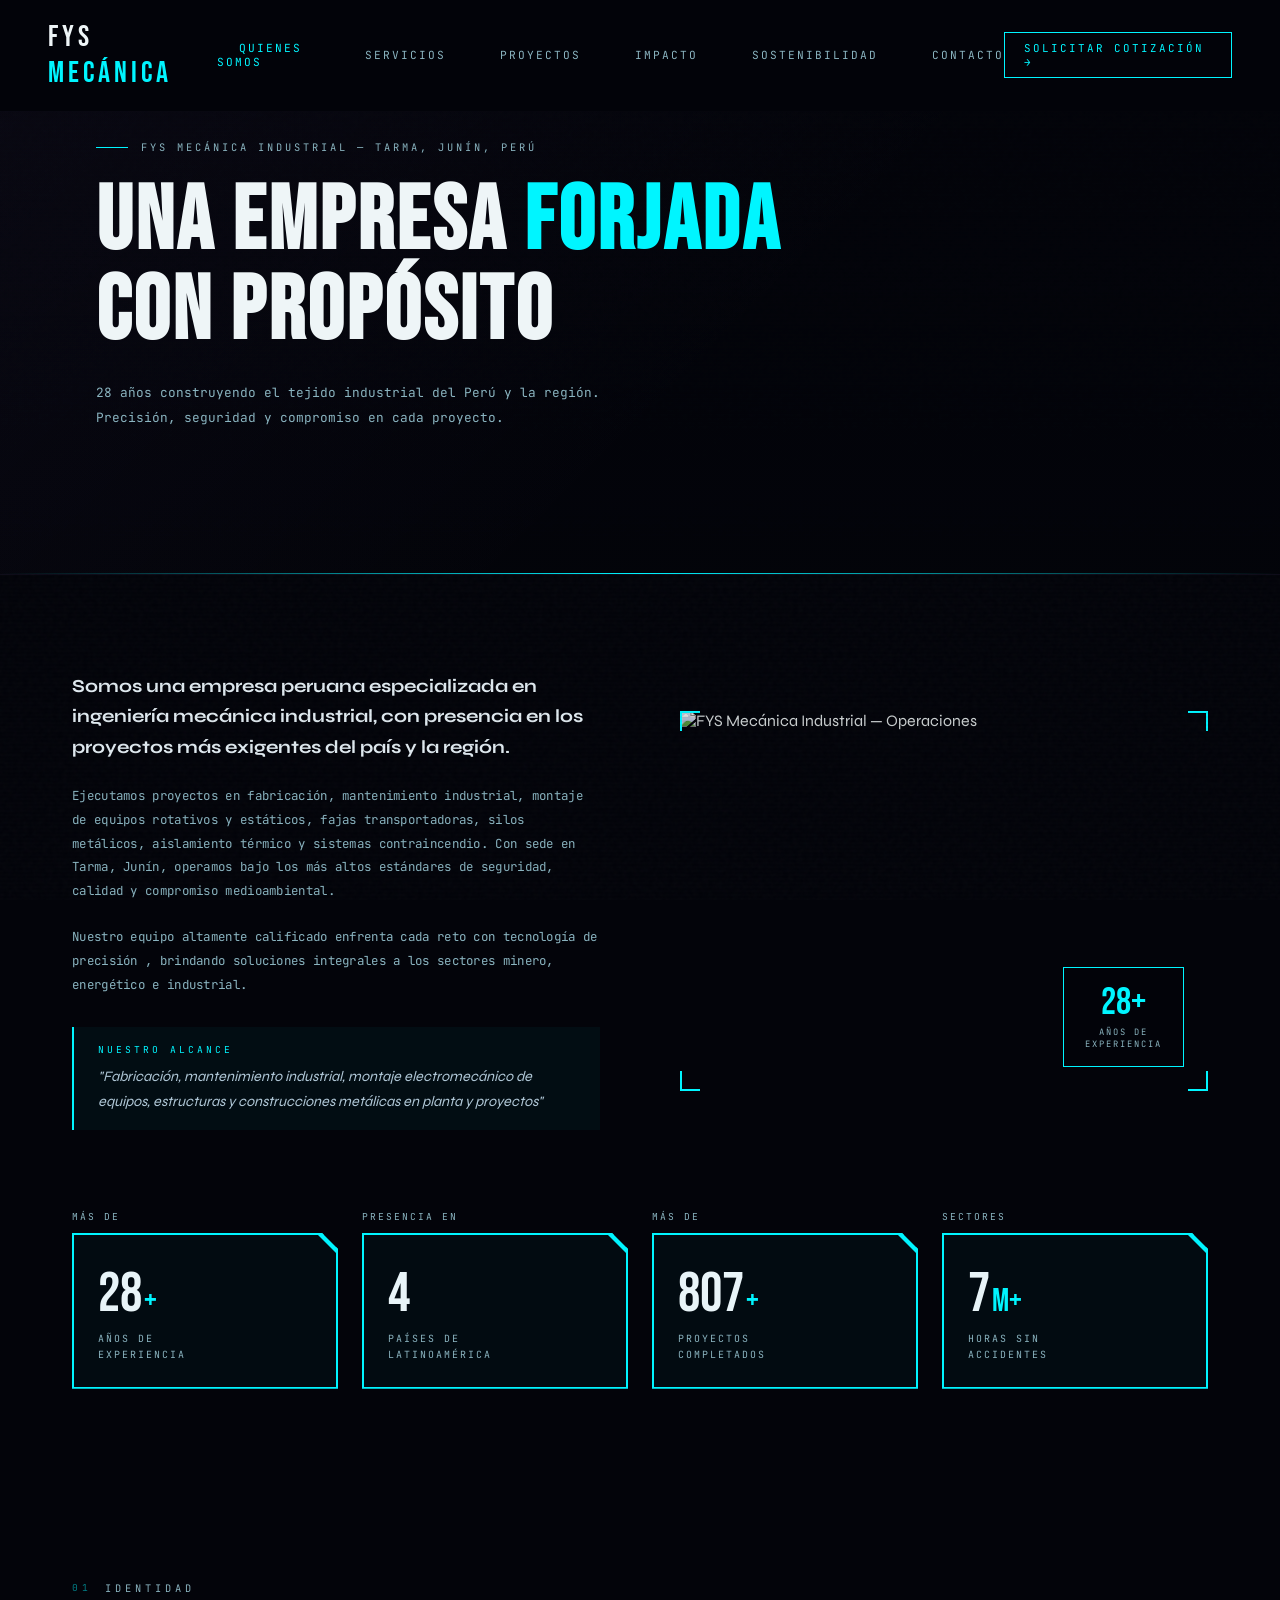
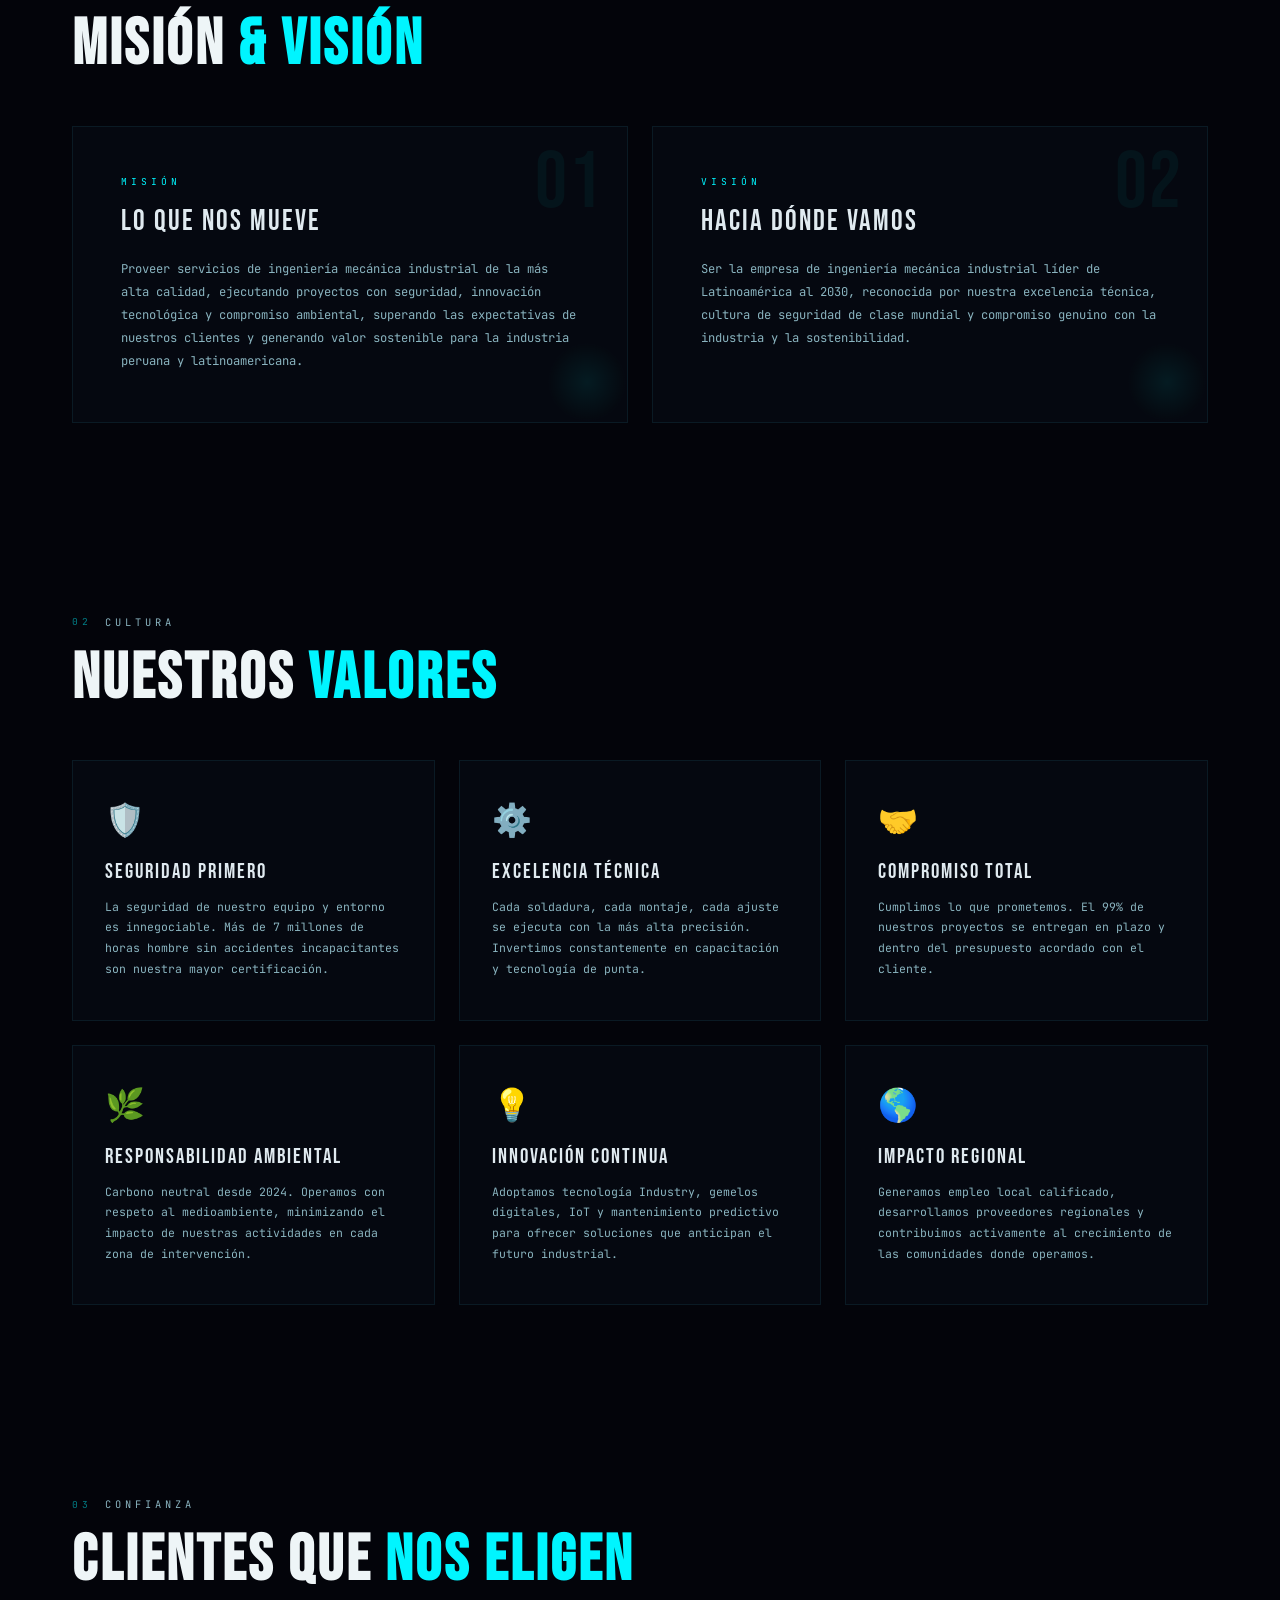
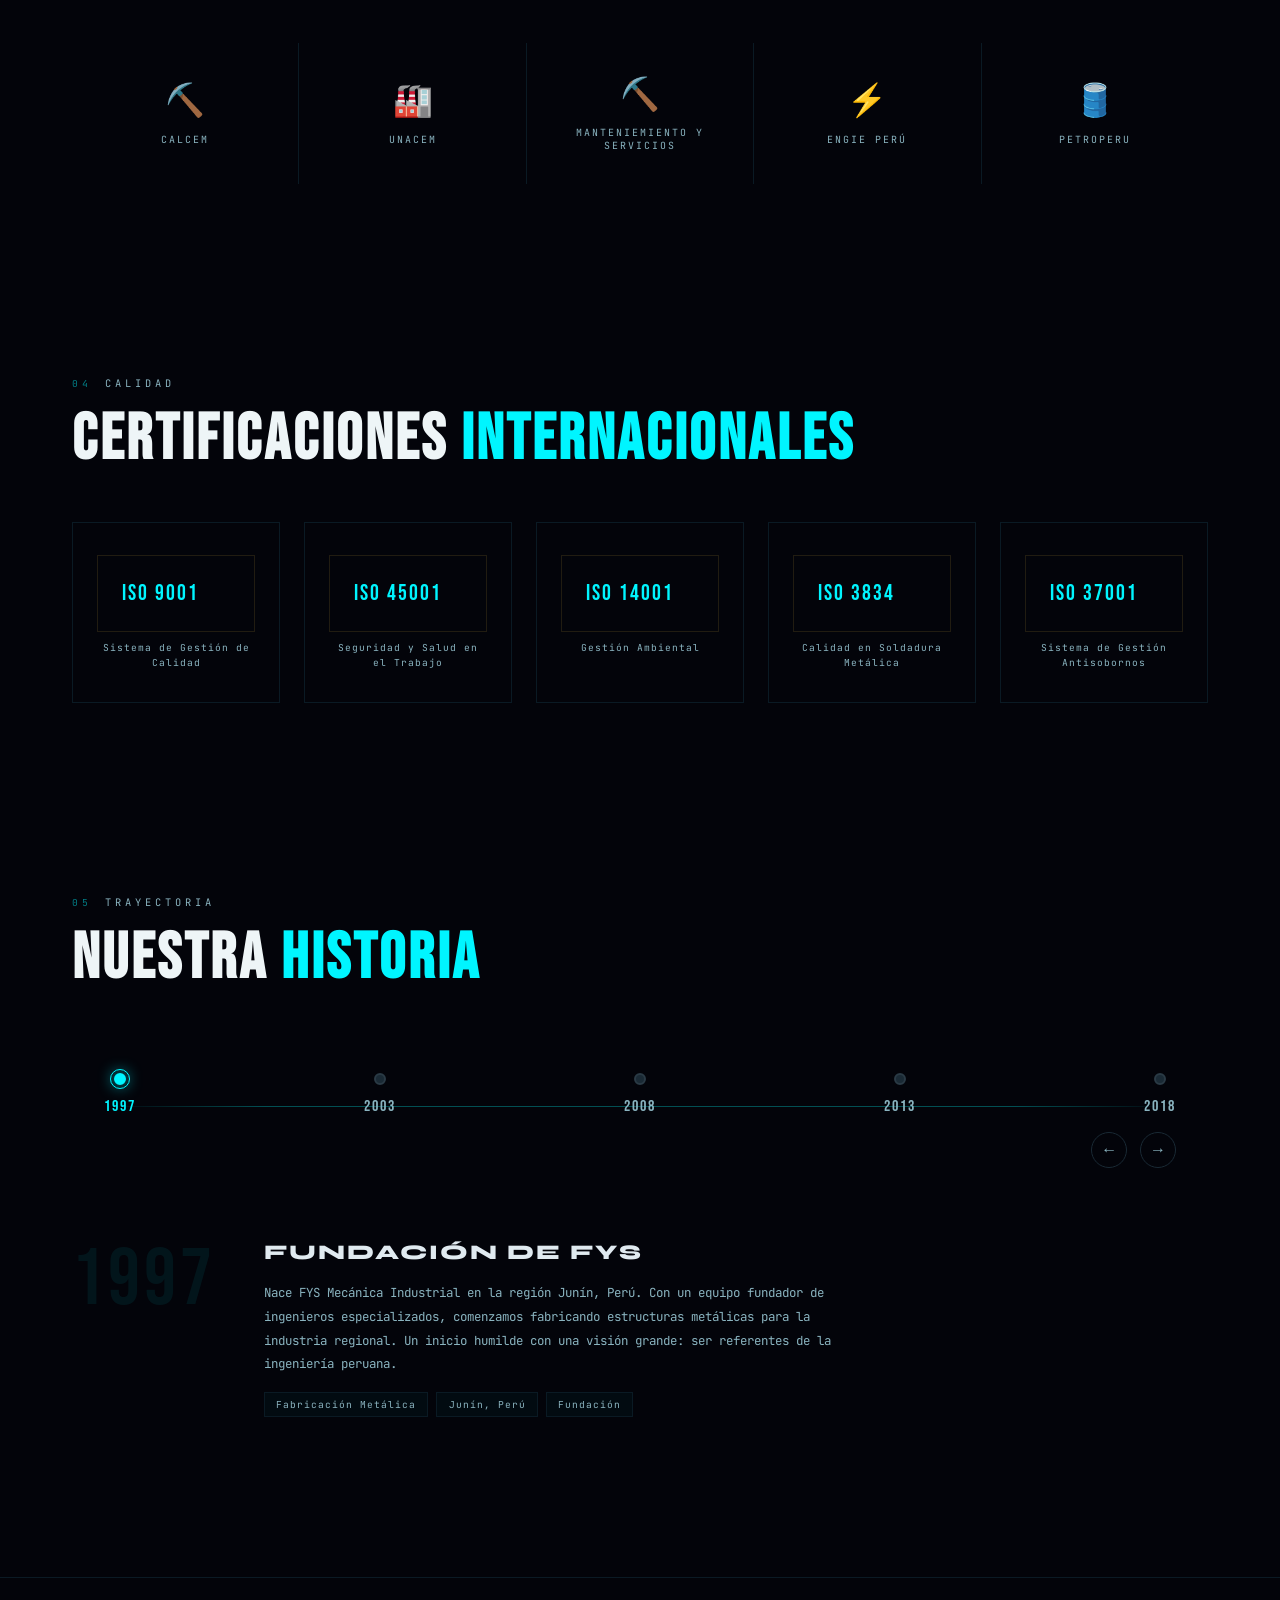
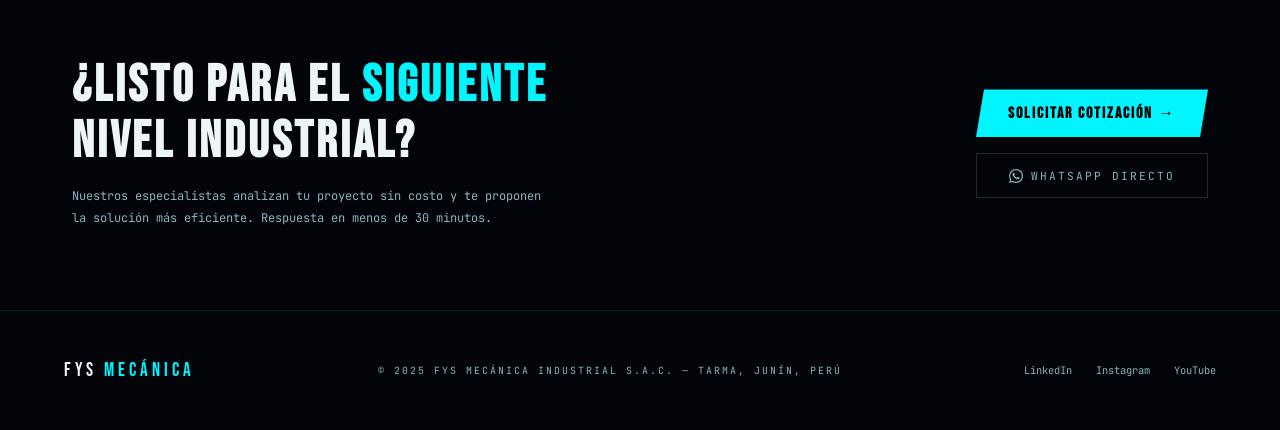
==== commit e5a99652: "todo" ====
--- a/nosotros.html
+++ b/nosotros.html
@@ -166,16 +166,11 @@
     <div class="reveal"><div class="section-label" data-num="03">Confianza</div><h2 class="section-title">CLIENTES QUE <span style="color:var(--cyan)">NOS ELIGEN</span></h2></div>
     <div class="clientes-wrap reveal">
       <div class="clientes-grid">
-        <div class="cliente-item"><div class="cliente-icon">⛏️</div><div class="cliente-name">Antamina</div></div>
+        <div class="cliente-item"><div class="cliente-icon">⛏️</div><div class="cliente-name">Calcem</div></div>
         <div class="cliente-item"><div class="cliente-icon">🏭</div><div class="cliente-name">UNACEM</div></div>
-        <div class="cliente-item"><div class="cliente-icon">⛏️</div><div class="cliente-name">Las Bambas</div></div>
+        <div class="cliente-item"><div class="cliente-icon">⛏️</div><div class="cliente-name">Manteniemiento y Servicios</div></div>
         <div class="cliente-item"><div class="cliente-icon">⚡</div><div class="cliente-name">Engie Perú</div></div>
         <div class="cliente-item"><div class="cliente-icon">🛢️</div><div class="cliente-name">Petroperu</div></div>
-        <div class="cliente-item"><div class="cliente-icon">⛏️</div><div class="cliente-name">Cerro Verde</div></div>
-        <div class="cliente-item"><div class="cliente-icon">🏗️</div><div class="cliente-name">Graña y Montero</div></div>
-        <div class="cliente-item"><div class="cliente-icon">⚡</div><div class="cliente-name">Kallpa</div></div>
-        <div class="cliente-item"><div class="cliente-icon">⛏️</div><div class="cliente-name">Shougang</div></div>
-        <div class="cliente-item"><div class="cliente-icon">🏭</div><div class="cliente-name">Cementos Pacasmayo</div></div>
       </div>
     </div>
   </div>
@@ -208,7 +203,6 @@
           <div class="tl-item" data-year="2008"><div class="tl-dot"></div><div class="tl-year">2008</div></div>
           <div class="tl-item" data-year="2013"><div class="tl-dot"></div><div class="tl-year">2013</div></div>
           <div class="tl-item" data-year="2018"><div class="tl-dot"></div><div class="tl-year">2018</div></div>
-          <div class="tl-item" data-year="2024"><div class="tl-dot"></div><div class="tl-year">2024</div></div>
         </div>
         <div class="tl-nav">
           <button class="tl-btn" id="tlPrev">←</button>
--- a/style.css
+++ b/style.css
@@ -703,8 +703,9 @@
   .comp-cards{grid-template-columns:1fr;}
   .footer-inner{flex-direction:column;gap:1rem;text-align:center;}
 }
-
+/*==============================*/
 /*CALIDAD*/
+/*==============================*/
 
 :root{--cyan:#00f5ff;--gold:#ffc94d;--dark:#03040a;--dark2:#070b12;--steel:#8ab4c0;--white:#eef5f7;--glow:0 0 40px rgba(255,201,77,0.35);--glow-sm:0 0 15px rgba(255,201,77,0.25);}
 *,*::before,*::after{box-sizing:border-box;margin:0;padding:0;}
@@ -893,87 +894,592 @@
   .footer-inner{flex-direction:column;gap:1rem;text-align:center;}
 }
 
-
+/*==============================*/
 /*NOTICIAS*/
+/*==============================*/
 
 /* CONTENEDOR GENERAL */
-.noticias {
-  padding: 80px 10%;
-  background: linear-gradient(to bottom, #03040a, #070b12);
-  color: #eef5f7;
-  font-family: 'Segoe UI', sans-serif;
-}
-
-/* TÍTULO */
-.noticias h2 {
-  text-align: center;
-  font-size: 2.5rem;
-  margin-bottom: 50px;
-  color: #00f5ff;
-  letter-spacing: 2px;
-}
-
-/* TARJETAS */
-.noticia {
-  background: rgba(255, 255, 255, 0.03);
-  border: 1px solid rgba(0, 245, 255, 0.2);
-  padding: 25px;
-  margin-bottom: 25px;
-  border-radius: 12px;
-  transition: 0.3s ease;
+    :root {
+      --cyan: #00f5ff;
+      --cyan2: #00c8e0;
+      --dark: #03040a;
+      --dark2: #070b12;
+      --steel: #8ab4c0;
+      --white: #eef5f7;
+      --glow: 0 0 40px rgba(0,245,255,0.4);
+      --glow-sm: 0 0 15px rgba(0,245,255,0.3);
+    }
+    *, *::before, *::after { box-sizing: border-box; margin: 0; padding: 0; }
+    html { scroll-behavior: smooth; }
+    body {
+      background: var(--dark);
+      color: var(--white);
+      font-family: 'Syne', sans-serif;
+      overflow-x: hidden;
+    }
+
+    /* NOISE + SCANLINES */
+    body::before {
+      content: '';
+      position: fixed; inset: 0; z-index: 1;
+      background-image: url("data:image/svg+xml,%3Csvg viewBox='0 0 200 200' xmlns='http://www.w3.org/2000/svg'%3E%3Cfilter id='n'%3E%3CfeTurbulence type='fractalNoise' baseFrequency='0.9' numOctaves='4' stitchTiles='stitch'/%3E%3C/filter%3E%3Crect width='100%25' height='100%25' filter='url(%23n)'/%3E%3C/svg%3E");
+      opacity: .025; pointer-events: none;
+    }
+    body::after {
+      content: '';
+      position: fixed; inset: 0; z-index: 1;
+      background: repeating-linear-gradient(0deg, transparent, transparent 2px, rgba(0,0,0,.03) 2px, rgba(0,0,0,.03) 4px);
+      pointer-events: none;
+    }
+
+    /* ── NAV ── */
+    nav {
+      position: fixed; top: 0; left: 0; right: 0; z-index: 100;
+      padding: 1rem 4rem;
+      display: flex; align-items: center; justify-content: space-between;
+      background: rgba(3,4,10,.97);
+      border-bottom: 1px solid rgba(0,245,255,.1);
+      backdrop-filter: blur(10px);
+      transition: all .3s;
+    }
+    nav.scrolled { box-shadow: 0 0 30px rgba(0,0,0,.8); border-bottom-color: rgba(0,245,255,.25); }
+    .nav-logo {
+      font-family: 'Bebas Neue', sans-serif;
+      font-size: 1.9rem; letter-spacing: 4px;
+      color: var(--white); text-decoration: none;
+    }
+    .nav-logo span { color: var(--cyan); }
+    .nav-back {
+      font-family: 'JetBrains Mono', monospace;
+      font-size: .65rem; letter-spacing: 2px;
+      color: var(--steel); text-decoration: none;
+      display: flex; align-items: center; gap: .5rem;
+      transition: color .2s;
+    }
+    .nav-back::before { content: '←'; }
+    .nav-back:hover { color: var(--cyan); }
+
+    /* ── HERO ── */
+    .news-hero {
+      position: relative; z-index: 2;
+      min-height: 400px;
+      display: flex; align-items: flex-end;
+      padding: 140px 4rem 5rem;
+      overflow: hidden;
+      border-bottom: 1px solid rgba(0,245,255,.08);
+    }
+    .news-hero::before {
+      content: '';
+      position: absolute; inset: 0;
+      background:
+        linear-gradient(135deg, rgba(0,245,255,.04) 0%, transparent 60%),
+        linear-gradient(0deg, rgba(3,4,10,.98) 0%, rgba(3,4,10,.5) 100%);
+    }
+    .hero-bg-word {
+      position: absolute; right: -2rem; bottom: -1rem;
+      font-family: 'Bebas Neue', sans-serif;
+      font-size: clamp(8rem, 18vw, 16rem);
+      color: rgba(0,245,255,.025);
+      letter-spacing: 5px; line-height: 1;
+      pointer-events: none; user-select: none;
+    }
+    .news-hero-inner {
+      position: relative; z-index: 1;
+      max-width: 1400px; width: 100%; margin: 0 auto;
+    }
+    .breadcrumb {
+      font-family: 'JetBrains Mono', monospace;
+      font-size: .6rem; letter-spacing: 2px; color: var(--steel);
+      text-transform: uppercase; margin-bottom: 1rem;
+      display: flex; align-items: center; gap: .6rem;
+    }
+    .breadcrumb a { color: var(--steel); text-decoration: none; transition: color .2s; }
+    .breadcrumb a:hover { color: var(--cyan); }
+    .breadcrumb .sep { color: var(--cyan); }
+    .hero-tag {
+      display: inline-flex; align-items: center; gap: .6rem;
+      font-family: 'JetBrains Mono', monospace;
+      font-size: .6rem; letter-spacing: 3px; color: var(--cyan);
+      text-transform: uppercase; margin-bottom: 1.2rem;
+      border: 1px solid rgba(0,245,255,.25); padding: .35rem .9rem;
+      animation: fadeUp .6s .2s both;
+    }
+    .hero-tag::before {
+      content: ''; width: 6px; height: 6px;
+      background: var(--cyan); border-radius: 50%;
+      animation: pulse 1.5s infinite;
+    }
+    .hero-h1 {
+      font-family: 'Bebas Neue', sans-serif;
+      font-size: clamp(3.5rem, 9vw, 7.5rem);
+      letter-spacing: 3px; line-height: .92;
+      animation: fadeUp .7s .35s both;
+    }
+    .hero-h1 em { color: var(--cyan); font-style: normal; text-shadow: var(--glow); }
+    .hero-sub {
+      max-width: 560px; font-size: .95rem;
+      color: var(--steel); line-height: 1.8; margin-top: 1.5rem;
+      font-family: 'JetBrains Mono', monospace;
+      animation: fadeUp .7s .5s both;
+    }
+
+    /* ── TICKER ── */
+    .ticker-bar {
+      position: relative; z-index: 2;
+      border-top: 1px solid rgba(0,245,255,.12);
+      border-bottom: 1px solid rgba(0,245,255,.12);
+      background: rgba(0,245,255,.02);
+      overflow: hidden; padding: .8rem 0;
+    }
+    .ticker-inner {
+      display: flex; width: max-content;
+      animation: ticker 28s linear infinite;
+    }
+    .ticker-item {
+      font-family: 'JetBrains Mono', monospace;
+      font-size: .62rem; letter-spacing: 2px;
+      color: var(--steel); padding: 0 3rem;
+      text-transform: uppercase;
+      display: flex; align-items: center; gap: .8rem;
+      white-space: nowrap;
+    }
+    .ticker-item .dot { width: 4px; height: 4px; background: var(--cyan); border-radius: 50%; flex-shrink: 0; }
+
+    /* ── SECCIÓN PRINCIPAL ── */
+    .news-section { position: relative; z-index: 2; padding: 5rem 0 8rem; }
+    .news-wrap { max-width: 1400px; margin: 0 auto; padding: 0 4rem; }
+
+    /* ── FILTROS ── */
+    .filters {
+      display: flex; gap: .8rem; flex-wrap: wrap;
+      margin-bottom: 3rem;
+    }
+    .filter-btn {
+      font-family: 'JetBrains Mono', monospace;
+      font-size: .62rem; letter-spacing: 2px; text-transform: uppercase;
+      background: none; border: 1px solid rgba(0,245,255,.18);
+      color: var(--steel); padding: .5rem 1.2rem;
+      cursor: pointer; transition: all .25s;
+    }
+    .filter-btn:hover, .filter-btn.active {
+      border-color: var(--cyan); color: var(--cyan);
+      background: rgba(0,245,255,.06);
+    }
+
+    /* ── GRID TOP: featured + 2 small ── */
+    .grid-top {
+      display: grid;
+      grid-template-columns: 2fr 1fr;
+      gap: 1.5rem;
+      margin-bottom: 1.5rem;
+    }
+    .grid-bottom {
+      display: grid;
+      grid-template-columns: repeat(3, 1fr);
+      gap: 1.5rem;
+    }
+
+    /* ── CARD BASE ── */
+    .ncard {
+      position: relative;
+      background: rgba(7,11,18,.9);
+      border: 1px solid rgba(0,245,255,.1);
+      overflow: hidden;
+      transition: border-color .35s, transform .35s, box-shadow .35s;
+      cursor: pointer;
+      display: flex; flex-direction: column;
+    }
+    .ncard::before {
+      content: '';
+      position: absolute; top: 0; left: 0; right: 0; height: 2px;
+      background: linear-gradient(90deg, transparent, var(--cyan), transparent);
+      transform: scaleX(0); transform-origin: left;
+      transition: transform .5s;
+    }
+    .ncard:hover {
+      border-color: rgba(0,245,255,.4);
+      transform: translateY(-4px);
+      box-shadow: 0 20px 60px rgba(0,0,0,.5), 0 0 30px rgba(0,245,255,.08);
+    }
+    .ncard:hover::before { transform: scaleX(1); }
+
+    /* IMAGEN */
+    .ncard-img-wrap { overflow: hidden; flex-shrink: 0; }
+    .ncard-img {
+      width: 100%; height: 220px; object-fit: cover; display: block;
+      filter: saturate(.5) brightness(.7);
+      transition: filter .5s, transform .5s;
+    }
+    .ncard.featured .ncard-img { height: 300px; }
+    .ncard:hover .ncard-img { filter: saturate(.85) brightness(.85); transform: scale(1.03); }
+
+    /* sin imagen */
+    .ncard-no-img {
+      height: 120px;
+      background: rgba(0,245,255,.03);
+      display: flex; align-items: center; justify-content: center;
+      border-bottom: 1px solid rgba(0,245,255,.06);
+      flex-shrink: 0;
+    }
+    .ncard-no-img span {
+      font-family: 'Bebas Neue', sans-serif;
+      font-size: 3rem; letter-spacing: 4px;
+      color: rgba(0,245,255,.08);
+    }
+    .ncard.featured .ncard-no-img { height: 180px; }
+
+    /* BODY */
+    .ncard-body { padding: 2rem; flex: 1; display: flex; flex-direction: column; }
+    .ncard.small .ncard-body { padding: 1.8rem; }
+
+    .ncard-top {
+      display: flex; align-items: center;
+      justify-content: space-between;
+      margin-bottom: 1rem;
+    }
+
+    /* BADGES */
+    .badge {
+      font-family: 'JetBrains Mono', monospace;
+      font-size: .55rem; letter-spacing: 2.5px;
+      text-transform: uppercase; padding: .3rem .9rem;
+      border: 1px solid;
+    }
+    .b-novedad   { color: var(--cyan);    border-color: rgba(0,245,255,.35);    background: rgba(0,245,255,.06); }
+    .b-proyecto  { color: #00e676;        border-color: rgba(0,230,118,.35);    background: rgba(0,230,118,.06); }
+    .b-seguridad { color: #ff9800;        border-color: rgba(255,152,0,.35);    background: rgba(255,152,0,.06); }
+    .b-empresa   { color: #b388ff;        border-color: rgba(179,136,255,.35);  background: rgba(179,136,255,.06); }
+    .b-logro     { color: #ffc94d;        border-color: rgba(255,201,77,.35);   background: rgba(255,201,77,.06); }
+    .b-actividad { color: #ff5252;        border-color: rgba(255,82,82,.35);    background: rgba(255,82,82,.06); }
+
+    .ncard-date {
+      font-family: 'JetBrains Mono', monospace;
+      font-size: .58rem; color: var(--steel); letter-spacing: 1px;
+    }
+    .ncard-title {
+      font-family: 'Bebas Neue', sans-serif;
+      font-size: 1.5rem; letter-spacing: 1.5px;
+      color: var(--white); line-height: 1.1;
+      margin-bottom: .8rem;
+      transition: color .25s;
+    }
+    .ncard.featured .ncard-title { font-size: 2rem; }
+    .ncard:hover .ncard-title { color: var(--cyan); }
+    .ncard-desc {
+      font-size: .85rem; color: var(--steel);
+      line-height: 1.75; flex: 1;
+    }
+    .ncard.featured .ncard-desc { font-size: .92rem; }
+
+    .ncard-footer {
+      display: flex; align-items: center;
+      justify-content: space-between;
+      margin-top: 1.5rem; padding-top: 1rem;
+      border-top: 1px solid rgba(255,255,255,.05);
+    }
+    .ncard-source {
+      font-family: 'JetBrains Mono', monospace;
+      font-size: .6rem; color: var(--steel); letter-spacing: 1px;
+      display: flex; align-items: center; gap: .5rem;
+    }
+    .ncard-source::before {
+      content: ''; width: 4px; height: 4px;
+      background: var(--cyan); border-radius: 50%;
+    }
+    .ncard-read {
+      font-family: 'JetBrains Mono', monospace;
+      font-size: .6rem; letter-spacing: 2px;
+      color: var(--cyan); text-decoration: none;
+      display: flex; align-items: center; gap: .4rem;
+      transition: gap .2s;
+    }
+    .ncard:hover .ncard-read { gap: .8rem; }
+
+    /* EMPTY */
+    .news-empty {
+      grid-column: 1 / -1;
+      text-align: center; padding: 5rem 2rem;
+    }
+    .news-empty p {
+      font-family: 'JetBrains Mono', monospace;
+      font-size: .7rem; letter-spacing: 3px;
+      color: rgba(0,245,255,.3); text-transform: uppercase;
+    }
+
+    /* ── MODAL AGREGAR ── */
+    .fab {
+      position: fixed; bottom: 2.5rem; right: 2.5rem; z-index: 200;
+      display: flex; align-items: center; gap: .7rem;
+      font-family: 'JetBrains Mono', monospace;
+      font-size: .65rem; letter-spacing: 2px; text-transform: uppercase;
+      background: var(--cyan); color: var(--dark);
+      border: none; padding: .9rem 1.8rem;
+      cursor: pointer; font-weight: 700;
+      clip-path: polygon(8px 0%, 100% 0%, calc(100% - 8px) 100%, 0% 100%);
+      transition: all .3s;
+      box-shadow: 0 0 30px rgba(0,245,255,.4);
+    }
+    .fab:hover { background: var(--white); transform: translateY(-3px); box-shadow: 0 0 50px rgba(0,245,255,.6); }
+    .fab-icon { font-size: 1.2rem; font-weight: 400; line-height: 1; }
+
+    .overlay {
+      display: none; position: fixed; inset: 0; z-index: 300;
+      background: rgba(0,0,0,.8); backdrop-filter: blur(4px);
+      align-items: center; justify-content: center; padding: 1rem;
+    }
+    .overlay.open { display: flex; }
+
+    .modal {
+      background: #070b12;
+      border: 1px solid rgba(0,245,255,.2);
+      width: 100%; max-width: 540px;
+      max-height: 90vh; overflow-y: auto;
+      position: relative;
+    }
+    .modal-header {
+      padding: 1.4rem 1.8rem;
+      border-bottom: 1px solid rgba(0,245,255,.1);
+      display: flex; align-items: center; justify-content: space-between;
+      background: rgba(0,245,255,.03);
+      position: sticky; top: 0; z-index: 1;
+    }
+    .modal-title {
+      font-family: 'JetBrains Mono', monospace;
+      font-size: .65rem; letter-spacing: 3px;
+      color: var(--cyan); text-transform: uppercase;
+      display: flex; align-items: center; gap: .6rem;
+    }
+    .modal-title::before {
+      content: ''; width: 6px; height: 6px;
+      background: var(--cyan); border-radius: 50%;
+    }
+    .modal-close {
+      background: none; border: 1px solid rgba(255,255,255,.15);
+      color: var(--white); width: 30px; height: 30px;
+      border-radius: 50%; cursor: pointer; font-size: 14px;
+      display: flex; align-items: center; justify-content: center;
+      transition: all .2s;
+    }
+    .modal-close:hover { border-color: var(--cyan); color: var(--cyan); }
+
+    .modal-body { padding: 1.8rem; display: flex; flex-direction: column; gap: 1.2rem; }
+
+    .form-group { display: flex; flex-direction: column; gap: 6px; }
+    .form-label {
+      font-family: 'JetBrains Mono', monospace;
+      font-size: .58rem; letter-spacing: 2.5px;
+      color: var(--steel); text-transform: uppercase;
+    }
+    .form-input, .form-select, .form-textarea {
+      background: rgba(0,245,255,.04);
+      border: 1px solid rgba(0,245,255,.15);
+      color: var(--white); padding: 10px 14px;
+      font-family: 'Syne', sans-serif; font-size: .9rem;
+      border-radius: 0; outline: none; width: 100%;
+      transition: border-color .2s, background .2s;
+    }
+    .form-input::placeholder, .form-textarea::placeholder { color: rgba(255,255,255,.2); font-size: .82rem; }
+    .form-input:focus, .form-select:focus, .form-textarea:focus {
+      border-color: var(--cyan); background: rgba(0,245,255,.07);
+    }
+    .form-select option { background: #070b12; }
+    .form-textarea { resize: vertical; min-height: 100px; }
+    .form-row { display: grid; grid-template-columns: 1fr 1fr; gap: 1rem; }
+
+    /* UPLOAD */
+    .upload-zone {
+      border: 2px dashed rgba(0,245,255,.2);
+      padding: 2rem; text-align: center;
+      cursor: pointer; position: relative;
+      transition: all .25s;
+    }
+    .upload-zone:hover { border-color: rgba(0,245,255,.5); background: rgba(0,245,255,.04); }
+    .upload-zone input { position: absolute; inset: 0; opacity: 0; cursor: pointer; width: 100%; height: 100%; }
+    .upload-icon { font-size: 1.6rem; opacity: .4; margin-bottom: .6rem; }
+    .upload-label {
+      font-family: 'JetBrains Mono', monospace;
+      font-size: .62rem; letter-spacing: 2px;
+      color: var(--steel); text-transform: uppercase;
+    }
+    .upload-hint { font-family: 'JetBrains Mono', monospace; font-size: .55rem; color: rgba(138,180,192,.4); margin-top: .3rem; }
+
+    .img-prev-wrap { position: relative; }
+    .img-prev { width: 100%; height: 160px; object-fit: cover; display: block; }
+    .img-del {
+      position: absolute; top: 8px; right: 8px;
+      background: rgba(0,0,0,.75); border: 1px solid rgba(255,82,82,.4);
+      color: rgba(255,82,82,.9); width: 28px; height: 28px;
+      border-radius: 50%; cursor: pointer; font-size: 13px;
+      display: flex; align-items: center; justify-content: center;
+      transition: all .2s;
+    }
+    .img-del:hover { background: rgba(255,82,82,.2); border-color: rgba(255,82,82,.8); }
+
+    /* URL alternativa */
+    .url-toggle {
+      font-family: 'JetBrains Mono', monospace;
+      font-size: .58rem; letter-spacing: 1px;
+      color: rgba(0,245,255,.5); background: none; border: none;
+      cursor: pointer; text-decoration: underline; text-transform: uppercase;
+      padding: 0; transition: color .2s;
+    }
+    .url-toggle:hover { color: var(--cyan); }
+
+    .modal-footer {
+      padding: 1rem 1.8rem;
+      border-top: 1px solid rgba(0,245,255,.08);
+      display: flex; gap: .8rem; justify-content: flex-end;
+    }
+    .btn-cancel {
+      background: none; border: 1px solid rgba(255,255,255,.15);
+      color: var(--steel); font-family: 'JetBrains Mono', monospace;
+      font-size: .62rem; letter-spacing: 2px; text-transform: uppercase;
+      padding: .7rem 1.5rem; cursor: pointer; transition: all .2s;
+    }
+    .btn-cancel:hover { border-color: rgba(255,255,255,.3); color: var(--white); }
+    .btn-save {
+      background: rgba(0,245,255,.1); border: 1px solid var(--cyan);
+      color: var(--cyan); font-family: 'JetBrains Mono', monospace;
+      font-size: .62rem; letter-spacing: 2px; text-transform: uppercase;
+      padding: .7rem 2rem; cursor: pointer; transition: all .2s;
+    }
+    .btn-save:hover { background: rgba(0,245,255,.2); box-shadow: 0 0 20px rgba(0,245,255,.2); }
+
+    /* FOOTER */
+    footer { position: relative; z-index: 2; border-top: 1px solid rgba(0,245,255,.1); padding: 3rem 0; }
+    .footer-inner {
+      max-width: 1400px; margin: 0 auto; padding: 0 4rem;
+      display: flex; justify-content: space-between; align-items: center;
+    }
+    .footer-logo { font-family: 'Bebas Neue', sans-serif; font-size: 1.3rem; letter-spacing: 3px; color: var(--white); text-decoration: none; }
+    .footer-logo span { color: var(--cyan); }
+    .footer-copy { font-family: 'JetBrains Mono', monospace; font-size: .62rem; color: var(--steel); letter-spacing: 2px; }
+    .footer-links { display: flex; gap: 1.5rem; }
+    .footer-links a { color: var(--steel); text-decoration: none; font-family: 'JetBrains Mono', monospace; font-size: .62rem; transition: color .2s; }
+    .footer-links a:hover { color: var(--cyan); }
+
+    /* REVEAL */
+    .reveal { opacity: 0; transform: translateY(28px); transition: opacity .7s cubic-bezier(.4,0,.2,1), transform .7s cubic-bezier(.4,0,.2,1); }
+    .reveal.visible { opacity: 1; transform: none; }
+    .d1 { transition-delay: .1s; } .d2 { transition-delay: .2s; } .d3 { transition-delay: .3s; } .d4 { transition-delay: .4s; }
+
+    /* ANIMATIONS */
+    @keyframes fadeUp { from { opacity: 0; transform: translateY(20px); } to { opacity: 1; transform: none; } }
+    @keyframes pulse { 0%,100%{opacity:1;transform:scale(1);} 50%{opacity:.5;transform:scale(.8);} }
+    @keyframes ticker { 0%{transform:translateX(0);} 100%{transform:translateX(-50%);} }
+    @keyframes slideIn { from{opacity:0;transform:scale(.96) translateY(10px);} to{opacity:1;transform:none;} }
+    .overlay.open .modal { animation: slideIn .25s ease both; }
+
+    /* RESPONSIVE */
+    @media(max-width:900px) {
+      nav { padding: 1rem 1.5rem; }
+      .news-hero { padding: 110px 1.5rem 3rem; }
+      .news-wrap { padding: 0 1.5rem; }
+      .grid-top { grid-template-columns: 1fr; }
+      .grid-bottom { grid-template-columns: 1fr; }
+      .footer-inner { flex-direction: column; gap: 1rem; text-align: center; }
+      .fab { bottom: 1.5rem; right: 1.5rem; }
+    }
+
+
+/*===================================================*/
+/*CERTIFICACIONES*/
+/*===================================================*/
+.iso-item {
   position: relative;
-  overflow: hidden;
-}
-
-/* EFECTO HOVER */
-.noticia:hover {
-  transform: translateY(-5px);
-  box-shadow: 0 0 20px rgba(0, 245, 255, 0.3);
-  border-color: #00f5ff;
-}
-
-/* TIPO (etiqueta arriba) */
-.noticia .tipo {
   display: inline-block;
-  font-size: 0.8rem;
-  padding: 5px 12px;
-  border-radius: 20px;
-  background: #00f5ff;
+}
+
+/* BOTÓN ISO */
+.iso-item .tag {
+  padding: .5rem 1rem;
+  font-size: .65rem;
+  cursor: pointer;
+  transition: all 0.3s ease;
+}
+
+/* EFECTO HOVER EN EL BOTÓN */
+.iso-item:hover .tag {
+  transform: translateY(-4px) scale(1.05);
+  box-shadow: 0 0 15px rgba(0,245,255,0.6);
+}
+
+/* TOOLTIP */
+.tooltip-box {
+  position: absolute;
+  bottom: 140%;
+  left: 50%;
+  transform: translateX(-50%) translateY(10px);
+
+  background: linear-gradient(135deg, #00f5ff, #00c8e0);
   color: #03040a;
-  font-weight: bold;
-  margin-bottom: 10px;
-}
-
-/* TITULO */
-.noticia h3 {
-  font-size: 1.4rem;
-  margin: 10px 0;
-  color: #00c8e0;
-}
-
-/* TEXTO */
-.noticia p {
-  font-size: 0.95rem;
-  line-height: 1.6;
-  color: #8ab4c0;
-}
-
-/* META INFO */
-.noticia .meta {
-  margin-top: 15px;
-  font-size: 0.8rem;
-  color: #8ab4c0;
-  opacity: 0.8;
-}
-
-/* SEPARADOR VISUAL */
-.noticia::before {
+
+  padding: 8px 12px;
+  font-size: 0.7rem;
+  border-radius: 8px;
+
+  white-space: nowrap;
+
+  opacity: 0;
+  pointer-events: none;
+
+  transition: all 0.3s ease;
+
+  box-shadow: 0 0 20px rgba(0,245,255,0.5);
+}
+
+/* FLECHITA */
+.tooltip-box::after {
   content: "";
   position: absolute;
-  left: 0;
-  top: 0;
-  width: 4px;
-  height: 100%;
-  background: #00f5ff;
-  box-shadow: 0 0 10px #00f5ff;
-}+  top: 100%;
+  left: 50%;
+  transform: translateX(-50%);
+
+  border-width: 6px;
+  border-style: solid;
+  border-color: #00c8e0 transparent transparent transparent;
+}
+
+/* MOSTRAR TOOLTIP */
+.iso-item:hover .tooltip-box {
+  opacity: 1;
+  transform: translateX(-50%) translateY(0);
+}
+
+
+/*============================================*/
+/*Modal de UNACEM y CALCEM*/
+/*============================================*/
+.proj-modal-overlay {
+  display: none; position: fixed; inset: 0;
+  background: rgba(0,0,0,.75); z-index: 9999;
+  align-items: center; justify-content: center; padding: 1rem;
+}
+.proj-modal {
+  background: var(--dark, #0d1117); border: 1px solid #1e2a35;
+  border-radius: 16px; max-width: 780px; width: 100%;
+  max-height: 90vh; overflow-y: auto; position: relative;
+}
+.proj-modal-close {
+  position: absolute; top: 12px; right: 14px;
+  background: rgba(0,0,0,.6); border: 1px solid rgba(255,255,255,.2);
+  color: #fff; width: 32px; height: 32px; border-radius: 50%;
+  cursor: pointer; font-size: 16px; z-index: 10;
+  display: flex; align-items: center; justify-content: center;
+}
+.proj-modal-img { width: 100%; height: 220px; object-fit: cover; border-radius: 16px 16px 0 0; display: block; }
+.proj-modal-body { padding: 1.5rem; }
+.proj-modal-cat { font-size: .6rem; color: var(--cyan); letter-spacing: 2px; font-family: 'JetBrains Mono', monospace; text-transform: uppercase; margin-bottom: .4rem; }
+.proj-modal-title { font-size: 1.4rem; font-weight: 800; color: #fff; margin-bottom: .5rem; }
+.proj-modal-tags { display: flex; gap: .5rem; flex-wrap: wrap; margin: .75rem 0; }
+.proj-modal-stats { display: grid; grid-template-columns: repeat(3,1fr); gap: .75rem; margin: 1rem 0; }
+.pm-stat { background: rgba(255,255,255,.04); border: 1px solid #1e2a35; border-radius: 8px; padding: .75rem; text-align: center; }
+.pm-stat-num { font-size: 1.1rem; font-weight: 800; color: var(--cyan); }
+.pm-stat-lbl { font-size: .6rem; color: var(--steel); font-family: 'JetBrains Mono', monospace; letter-spacing: 1px; margin-top: 2px; }
+.proj-modal-desc { font-size: .875rem; color: var(--steel); line-height: 1.7; margin-top: .75rem; }
+.pmw-label { font-size: .6rem; color: var(--steel); font-family: 'JetBrains Mono', monospace; letter-spacing: 2px; text-transform: uppercase; margin-bottom: .6rem; margin-top: 1rem; }
+.pmw-item { display: flex; align-items: flex-start; gap: 8px; padding: 8px 0; border-bottom: 1px solid #1e2a35; }
+.pmw-item:last-child { border-bottom: none; }
+.pmw-dot { width: 6px; height: 6px; border-radius: 50%; background: var(--cyan); margin-top: 5px; flex-shrink: 0; }
+.pmw-text { font-size: .8rem; color: var(--steel); line-height: 1.5; }
